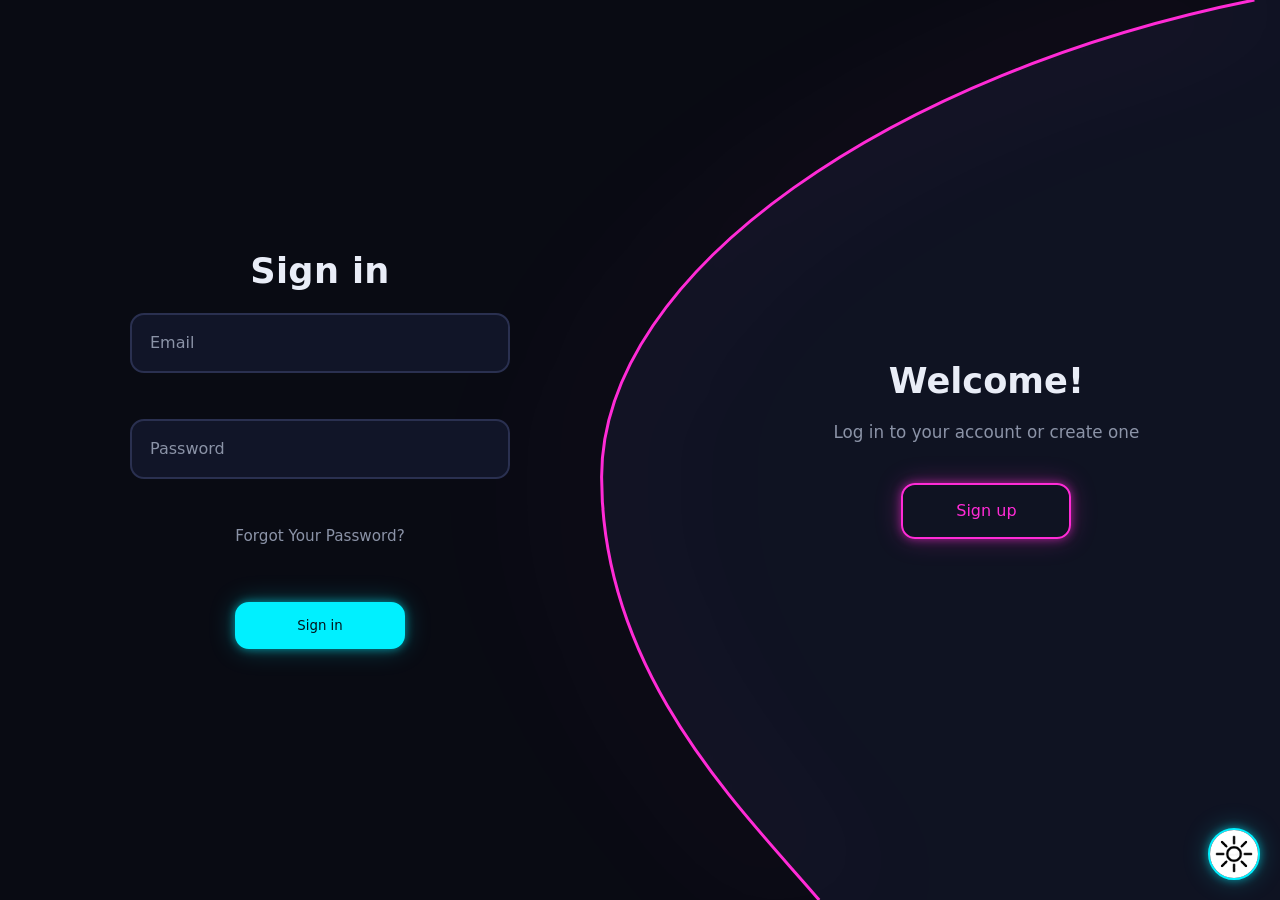
==== index.html @ 60f4624e "discard changes" ====
<!DOCTYPE html>
<html lang="en" data-theme="dark">
<head>
<meta charset="UTF-8">
<meta name="viewport" content="width=device-width, initial-scale=1">
<title>Sign in</title>
<script>
  // Apply saved theme before first paint (no flash)
  try { document.documentElement.dataset.theme = localStorage.getItem('sf_theme') === 'light' ? 'light' : 'dark'; } catch (e) {}
</script>
<style>
/* ---------- Theme tokens ---------- */
:root,
[data-theme="dark"] {
  --bg: #090b13;
  --panel: #0f1322;
  --text: #e9edf7;
  --muted: #8b93a7;
  --field: #111528;
  --field-border: #2a3050;
  --cyan: #00f0ff;
  --pink: #ff2bd6;
  --on-neon: #03131a;
  --glow-cyan: 0 0 10px rgba(0, 240, 255, .55), 0 0 26px rgba(0, 240, 255, .25);
  --glow-pink: 0 0 10px rgba(255, 43, 214, .55), 0 0 26px rgba(255, 43, 214, .25);
  --error: #ff6b86;
}

[data-theme="light"] {
  --bg: #f4f6fc;
  --panel: #e4e8f6;
  --text: #11141f;
  --muted: #566078;
  --field: #ffffff;
  --field-border: #b9c1da;
  --cyan: #00c8e6;
  --pink: #e01bbd;
  --on-neon: #04121a;
  --glow-cyan: 0 0 8px rgba(0, 200, 230, .45), 0 0 20px rgba(0, 200, 230, .18);
  --glow-pink: 0 0 8px rgba(224, 27, 189, .4), 0 0 20px rgba(224, 27, 189, .15);
  --error: #d6284a;
}

/* ---------- Base ---------- */
*, *::before, *::after { box-sizing: border-box; }
html, body { margin: 0; min-height: 100%; }
body {
  background: var(--bg);
  color: var(--text);
  font-family: "Segoe UI", system-ui, -apple-system, Roboto, Arial, sans-serif;
  line-height: 1.5;
  transition: background .3s ease, color .3s ease;
}
h1, h2 { margin: 0; line-height: 1.15; }
.sr-only {
  position: absolute; width: 1px; height: 1px; margin: -1px; padding: 0;
  overflow: hidden; clip: rect(0 0 0 0); white-space: nowrap; border: 0;
}
:focus-visible { outline: 3px solid var(--cyan); outline-offset: 3px; }

/* ---------- Sign in layout ---------- */
.auth {
  position: relative;
  min-height: 100vh;
  display: grid;
  grid-template-columns: 1fr 1fr;
  overflow: hidden;
}
.curve {
  position: absolute; inset: 0;
  width: 100%; height: 100%;
  z-index: 0; pointer-events: none;
}
.curve__fill { fill: var(--panel); transition: fill .3s ease; }
.curve__line {
  fill: none;
  stroke: var(--pink);
  stroke-width: 3;
  vector-effect: non-scaling-stroke;
  filter: drop-shadow(0 0 6px var(--pink));
}
.auth__left, .auth__right {
  position: relative; z-index: 1;
  display: flex; align-items: center; justify-content: center;
  padding: 48px 24px;
}
.auth__right { padding-left: 12%; }

.form {
  width: min(380px, 100%);
  display: flex; flex-direction: column; align-items: center; gap: 22px;
}
.form h1 { font-size: 2.2rem; font-weight: 700; letter-spacing: .01em; }
.field { width: 100%; }
.input {
  width: 100%;
  padding: 16px 18px;
  font: inherit;
  color: var(--text);
  background: var(--field);
  border: 2px solid var(--field-border);
  border-radius: 14px;
  transition: transform .25s ease, border-color .25s ease, box-shadow .25s ease, background .3s ease;
}
.input::placeholder { color: var(--muted); }
.input:hover { transform: scale(1.03); }
.input:focus { outline: none; border-color: var(--cyan); box-shadow: var(--glow-cyan); }
.input[aria-invalid="true"] { border-color: var(--error); }

.error { min-height: 1.3em; margin: 6px 4px 0; font-size: .85rem; color: var(--error); }

.forgot { color: var(--muted); font-size: .95rem; text-decoration: none; transition: color .2s ease; }
.forgot:hover { color: var(--cyan); text-decoration: underline; }

.message { min-height: 1.3em; margin: -8px 0 0; font-size: .9rem; text-align: center; color: var(--error); }
.message.is-info { color: var(--cyan); }

.welcome {
  width: min(340px, 100%);
  display: flex; flex-direction: column; align-items: center; gap: 18px;
  text-align: center;
}
.welcome h2 { font-size: 2.2rem; }
.welcome p { margin: 0 0 20px; color: var(--muted); font-size: 1.05rem; }

/* ---------- Buttons ---------- */
.btn {
  display: inline-flex; align-items: center; justify-content: center;
  min-width: 170px;
  padding: 14px 34px;
  font: 600 1.05rem/1 inherit;
  font-family: inherit;
  text-decoration: none;
  cursor: pointer;
  border-radius: 14px;
  border: 2px solid transparent;
  transition: transform .25s ease, box-shadow .25s ease, background .25s ease, color .25s ease;
}
.btn:hover { transform: scale(1.07); }
.btn:active { transform: scale(1.02); }
.btn:disabled { opacity: .6; cursor: wait; transform: none; }

.btn--primary {
  background: var(--cyan); border-color: var(--cyan);
  color: var(--on-neon); box-shadow: var(--glow-cyan);
}
.btn--alt {
  background: transparent; border-color: var(--pink);
  color: var(--pink); box-shadow: var(--glow-pink);
}
.btn--alt:hover { background: var(--pink); color: #fff; }

/* ---------- Theme toggle ---------- */
.theme-toggle {
  position: fixed; right: 20px; bottom: 20px; z-index: 10;
  width: 52px; height: 52px; padding: 0;
  border-radius: 50%;
  border: 2px solid var(--cyan);
  background: var(--field);
  overflow: hidden; cursor: pointer;
  box-shadow: var(--glow-cyan);
  transition: transform .25s ease;
}
.theme-toggle:hover { transform: scale(1.1); }
.theme-toggle img { display: block; width: 100%; height: 100%; object-fit: cover; }

/* ---------- Mobile ---------- */
@media (max-width: 800px) {
  .auth { grid-template-columns: 1fr; }
  .curve { display: none; }
  .auth__left { padding-bottom: 32px; }
  .auth__right {
    padding: 40px 24px 96px;
    background: var(--panel);
    border-top: 3px solid var(--pink);
    border-radius: 48px 48px 0 0;
    box-shadow: 0 -6px 24px -10px var(--pink);
  }
}
@media (prefers-reduced-motion: reduce) {
  * { transition: none !important; }
}
</style>
</head>
<body data-page="signin" data-auth="guest">

  <main class="auth">
    <!-- Curved divider (matches the wireframe) -->
    <svg class="curve" viewBox="0 0 100 100" preserveAspectRatio="none" aria-hidden="true">
      <path class="curve__fill" d="M98,0 C70,8 47,30 47,53 C47,75 58,90 64,100 L100,100 L100,0 Z"/>
      <path class="curve__line" d="M98,0 C70,8 47,30 47,53 C47,75 58,90 64,100"/>
    </svg>

    <section class="auth__left">
      <form id="signin-form" class="form" novalidate>
        <h1>Sign in</h1>

        <div class="field">
          <label for="email" class="sr-only">Email</label>
          <input class="input" type="email" id="email" name="email" placeholder="Email" autocomplete="email" required>
          <p class="error" id="email-error" role="alert"></p>
        </div>

        <div class="field">
          <label for="password" class="sr-only">Password</label>
          <input class="input" type="password" id="password" name="password" placeholder="Password" autocomplete="current-password" required>
          <p class="error" id="password-error" role="alert"></p>
        </div>

        <a href="#" id="forgot-link" class="forgot">Forgot Your Password?</a>

        <p class="message" id="form-message" role="status" aria-live="polite"></p>

        <button type="submit" class="btn btn--primary" id="signin-btn">Sign in</button>
      </form>
    </section>

    <section class="auth__right">
      <div class="welcome">
        <h2>Welcome!</h2>
        <p>Log in to your account or create one</p>
        <a href="signup.html" class="btn btn--alt">Sign up</a>
      </div>
    </section>
  </main>

  <button type="button" class="theme-toggle" id="theme-toggle">
    <img id="theme-toggle-img" src="Sun.jpeg" alt="">
  </button>

<script>
'use strict';

/* =====================================================================
   Storage: localStorage (works without a server).
     sf_users   -> array of accounts { id, name, email, salt, hash, createdAt }
     sf_session -> currently logged-in user { id, email, name }
     sf_theme   -> "dark" | "light"
   ===================================================================== */
const SF = (() => {
  const KEYS = { users: 'sf_users', session: 'sf_session', theme: 'sf_theme' };
  const EMAIL_RE = /^[^\s@]+@[^\s@]+\.[^\s@]{2,}$/;
  const MIN_PASSWORD = 8;

  const read = (key, fallback) => {
    try { const raw = localStorage.getItem(key); return raw ? JSON.parse(raw) : fallback; }
    catch { return fallback; }
  };
  const write = (key, value) => {
    try { localStorage.setItem(key, JSON.stringify(value)); return true; }
    catch { return false; }
  };

  const toHex = (bytes) => Array.from(bytes, b => b.toString(16).padStart(2, '0')).join('');

  async function hashPassword(password, salt) {
    if (!(window.crypto && crypto.subtle)) {
      throw new Error('Secure context required. Open the site via localhost (e.g. VS Code Live Server).');
    }
    const enc = new TextEncoder();
    const key = await crypto.subtle.importKey('raw', enc.encode(password), 'PBKDF2', false, ['deriveBits']);
    const bits = await crypto.subtle.deriveBits(
      { name: 'PBKDF2', salt: enc.encode(salt), iterations: 100000, hash: 'SHA-256' }, key, 256);
    return toHex(new Uint8Array(bits));
  }

  const normalizeEmail = (email) => String(email || '').trim().toLowerCase();
  const isValidEmail = (email) => EMAIL_RE.test(normalizeEmail(email));

  const getUsers = () => read(KEYS.users, []);

  async function registerUser({ name = '', email, password }) {
    email = normalizeEmail(email);
    if (!isValidEmail(email)) return { ok: false, error: 'Enter a valid email address.' };
    if (String(password || '').length < MIN_PASSWORD) {
      return { ok: false, error: `Password must be at least ${MIN_PASSWORD} characters.` };
    }
    const users = getUsers();
    if (users.some(u => u.email === email)) return { ok: false, error: 'An account with this email already exists.' };

    try {
      const saltBytes = new Uint8Array(16);
      crypto.getRandomValues(saltBytes);
      const salt = toHex(saltBytes);
      const user = {
        id: 'u_' + Date.now().toString(36) + toHex(saltBytes.slice(0, 3)),
        name: String(name).trim(), email, salt,
        hash: await hashPassword(password, salt),
        createdAt: new Date().toISOString()
      };
      users.push(user);
      if (!write(KEYS.users, users)) return { ok: false, error: 'Could not save the account. Check that browser storage is enabled.' };
      return { ok: true, user: { id: user.id, email: user.email, name: user.name } };
    } catch (err) {
      return { ok: false, error: err.message };
    }
  }

  async function login(email, password) {
    email = normalizeEmail(email);
    const genericError = { ok: false, error: 'Incorrect email or password.' };
    const user = getUsers().find(u => u.email === email);
    if (!user) return genericError;
    try {
      const hash = await hashPassword(password, user.salt);
      if (hash !== user.hash) return genericError;
    } catch (err) {
      return { ok: false, error: err.message };
    }
    const session = { id: user.id, email: user.email, name: user.name };
    if (!write(KEYS.session, session)) return { ok: false, error: 'Could not start a session. Check that browser storage is enabled.' };
    return { ok: true, user: session };
  }

  function currentUser() {
    const s = read(KEYS.session, null);
    if (!s) return null;
    return getUsers().some(u => u.id === s.id) ? s : null;
  }

  function logout() {
    try { localStorage.removeItem(KEYS.session); } catch { /* ignore */ }
    location.replace('index.html');
  }

  const loadData = () => { const u = currentUser(); return u ? read('sf_data_' + u.id, {}) : {}; };
  const saveData = (data) => { const u = currentUser(); return u ? write('sf_data_' + u.id, data) : false; };

  function guard() {
    const mode = document.body.dataset.auth;
    const user = currentUser();
    if (mode === 'guest' && user) location.replace('home.html');
    if (mode === 'required' && !user) location.replace('index.html');
  }

  const ICONS = {
    dark:  { src: 'Sun.jpeg', alt: 'Sun',  label: 'Switch to light theme' },
    light: { src: 'dark.png', alt: 'Moon', label: 'Switch to dark theme' }
  };

  function applyTheme(theme) {
    document.documentElement.dataset.theme = theme;
    try { localStorage.setItem(KEYS.theme, theme); } catch { /* ignore */ }
    const btn = document.getElementById('theme-toggle');
    const img = document.getElementById('theme-toggle-img');
    if (!btn || !img) return;
    img.src = ICONS[theme].src;
    img.alt = ICONS[theme].alt;
    btn.setAttribute('aria-label', ICONS[theme].label);
    btn.title = ICONS[theme].label;
  }

  function initTheme() {
    applyTheme(document.documentElement.dataset.theme === 'light' ? 'light' : 'dark');
    const btn = document.getElementById('theme-toggle');
    if (btn) btn.addEventListener('click', () => {
      applyTheme(document.documentElement.dataset.theme === 'light' ? 'dark' : 'light');
    });
  }

  return { registerUser, login, logout, currentUser, loadData, saveData, guard, initTheme, isValidEmail, MIN_PASSWORD };
})();

function initSignin() {
  const form = document.getElementById('signin-form');
  if (!form) return;

  const email = document.getElementById('email');
  const password = document.getElementById('password');
  const emailErr = document.getElementById('email-error');
  const passErr = document.getElementById('password-error');
  const message = document.getElementById('form-message');
  const button = document.getElementById('signin-btn');

  const setMessage = (text, info = false) => {
    message.textContent = text;
    message.classList.toggle('is-info', info);
  };
  const setError = (input, target, text) => {
    target.textContent = text;
    input.setAttribute('aria-invalid', text ? 'true' : 'false');
  };

  // Shown after signup.html redirects here with ?registered=1
  if (new URLSearchParams(location.search).get('registered') === '1') {
    setMessage('Account created. Sign in to continue.', true);
  }

  email.addEventListener('input', () => { setError(email, emailErr, ''); setMessage(''); });
  password.addEventListener('input', () => { setError(password, passErr, ''); setMessage(''); });

  document.getElementById('forgot-link').addEventListener('click', (e) => {
    e.preventDefault();
    setMessage('Password recovery is coming soon.', true);
  });

  form.addEventListener('submit', async (e) => {
    e.preventDefault();
    setMessage('');

    let valid = true;
    if (!SF.isValidEmail(email.value)) { setError(email, emailErr, 'Enter a valid email address.'); valid = false; }
    if (!password.value) { setError(password, passErr, 'Enter your password.'); valid = false; }
    if (!valid) {
      (email.getAttribute('aria-invalid') === 'true' ? email : password).focus();
      return;
    }

    button.disabled = true;
    const result = await SF.login(email.value, password.value);
    if (result.ok) {
      location.replace('home.html');
    } else {
      setMessage(result.error);
      button.disabled = false;
    }
  });
}

/* ---------- start ---------- */
SF.guard();
SF.initTheme();
initSignin();
</script>
</body>
</html>
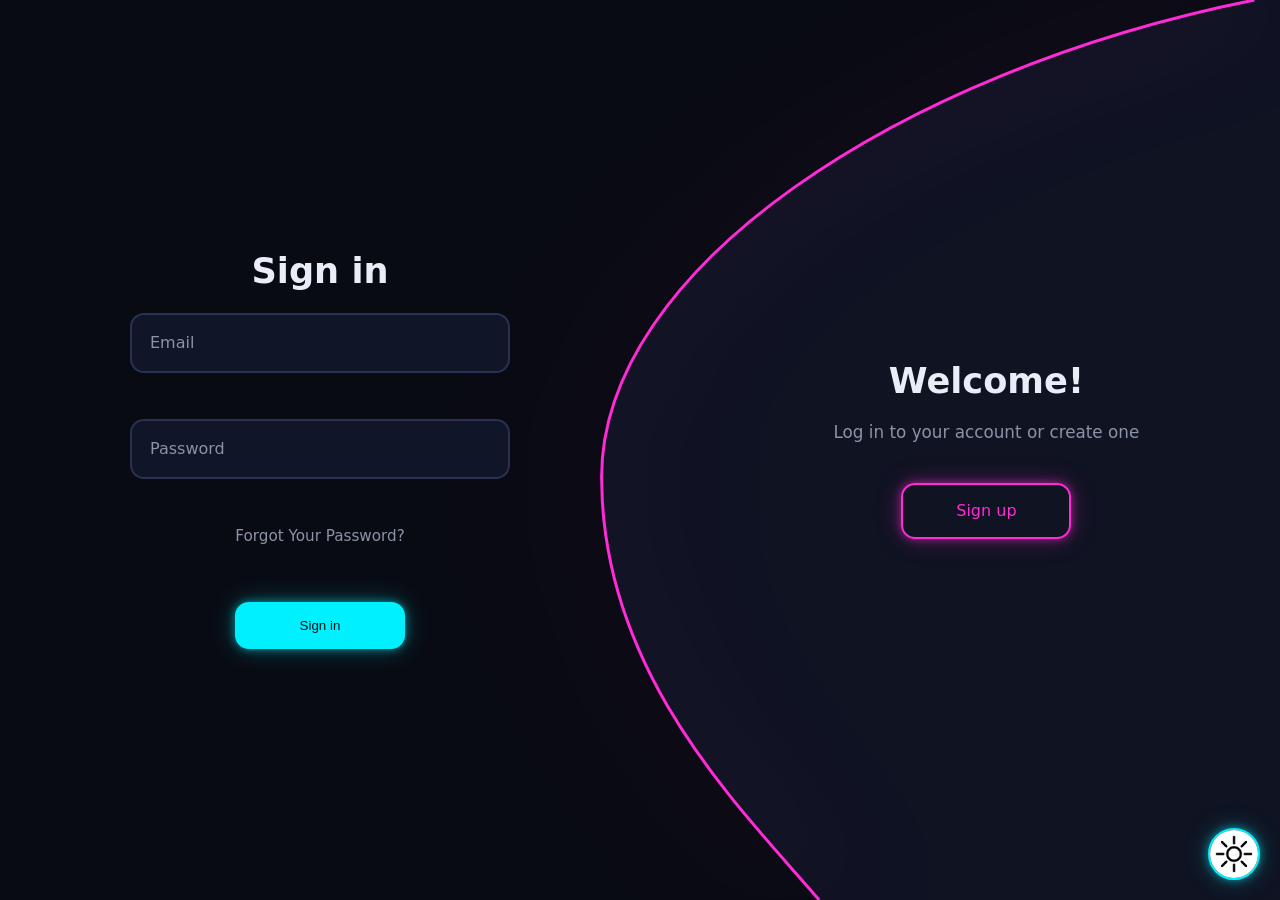
==== commit 14b50b16: "fix code" ====
--- a/index.html
+++ b/index.html
@@ -1,191 +1,19 @@
 <!DOCTYPE html>
-<html lang="en" data-theme="dark">
+<html lang="ru" data-theme="dark">
 <head>
-<meta charset="UTF-8">
-<meta name="viewport" content="width=device-width, initial-scale=1">
-<title>Sign in</title>
-<script>
-  // Apply saved theme before first paint (no flash)
-  try { document.documentElement.dataset.theme = localStorage.getItem('sf_theme') === 'light' ? 'light' : 'dark'; } catch (e) {}
-</script>
-<style>
-/* ---------- Theme tokens ---------- */
-:root,
-[data-theme="dark"] {
-  --bg: #090b13;
-  --panel: #0f1322;
-  --text: #e9edf7;
-  --muted: #8b93a7;
-  --field: #111528;
-  --field-border: #2a3050;
-  --cyan: #00f0ff;
-  --pink: #ff2bd6;
-  --on-neon: #03131a;
-  --glow-cyan: 0 0 10px rgba(0, 240, 255, .55), 0 0 26px rgba(0, 240, 255, .25);
-  --glow-pink: 0 0 10px rgba(255, 43, 214, .55), 0 0 26px rgba(255, 43, 214, .25);
-  --error: #ff6b86;
-}
-
-[data-theme="light"] {
-  --bg: #f4f6fc;
-  --panel: #e4e8f6;
-  --text: #11141f;
-  --muted: #566078;
-  --field: #ffffff;
-  --field-border: #b9c1da;
-  --cyan: #00c8e6;
-  --pink: #e01bbd;
-  --on-neon: #04121a;
-  --glow-cyan: 0 0 8px rgba(0, 200, 230, .45), 0 0 20px rgba(0, 200, 230, .18);
-  --glow-pink: 0 0 8px rgba(224, 27, 189, .4), 0 0 20px rgba(224, 27, 189, .15);
-  --error: #d6284a;
-}
-
-/* ---------- Base ---------- */
-*, *::before, *::after { box-sizing: border-box; }
-html, body { margin: 0; min-height: 100%; }
-body {
-  background: var(--bg);
-  color: var(--text);
-  font-family: "Segoe UI", system-ui, -apple-system, Roboto, Arial, sans-serif;
-  line-height: 1.5;
-  transition: background .3s ease, color .3s ease;
-}
-h1, h2 { margin: 0; line-height: 1.15; }
-.sr-only {
-  position: absolute; width: 1px; height: 1px; margin: -1px; padding: 0;
-  overflow: hidden; clip: rect(0 0 0 0); white-space: nowrap; border: 0;
-}
-:focus-visible { outline: 3px solid var(--cyan); outline-offset: 3px; }
-
-/* ---------- Sign in layout ---------- */
-.auth {
-  position: relative;
-  min-height: 100vh;
-  display: grid;
-  grid-template-columns: 1fr 1fr;
-  overflow: hidden;
-}
-.curve {
-  position: absolute; inset: 0;
-  width: 100%; height: 100%;
-  z-index: 0; pointer-events: none;
-}
-.curve__fill { fill: var(--panel); transition: fill .3s ease; }
-.curve__line {
-  fill: none;
-  stroke: var(--pink);
-  stroke-width: 3;
-  vector-effect: non-scaling-stroke;
-  filter: drop-shadow(0 0 6px var(--pink));
-}
-.auth__left, .auth__right {
-  position: relative; z-index: 1;
-  display: flex; align-items: center; justify-content: center;
-  padding: 48px 24px;
-}
-.auth__right { padding-left: 12%; }
-
-.form {
-  width: min(380px, 100%);
-  display: flex; flex-direction: column; align-items: center; gap: 22px;
-}
-.form h1 { font-size: 2.2rem; font-weight: 700; letter-spacing: .01em; }
-.field { width: 100%; }
-.input {
-  width: 100%;
-  padding: 16px 18px;
-  font: inherit;
-  color: var(--text);
-  background: var(--field);
-  border: 2px solid var(--field-border);
-  border-radius: 14px;
-  transition: transform .25s ease, border-color .25s ease, box-shadow .25s ease, background .3s ease;
-}
-.input::placeholder { color: var(--muted); }
-.input:hover { transform: scale(1.03); }
-.input:focus { outline: none; border-color: var(--cyan); box-shadow: var(--glow-cyan); }
-.input[aria-invalid="true"] { border-color: var(--error); }
-
-.error { min-height: 1.3em; margin: 6px 4px 0; font-size: .85rem; color: var(--error); }
-
-.forgot { color: var(--muted); font-size: .95rem; text-decoration: none; transition: color .2s ease; }
-.forgot:hover { color: var(--cyan); text-decoration: underline; }
-
-.message { min-height: 1.3em; margin: -8px 0 0; font-size: .9rem; text-align: center; color: var(--error); }
-.message.is-info { color: var(--cyan); }
-
-.welcome {
-  width: min(340px, 100%);
-  display: flex; flex-direction: column; align-items: center; gap: 18px;
-  text-align: center;
-}
-.welcome h2 { font-size: 2.2rem; }
-.welcome p { margin: 0 0 20px; color: var(--muted); font-size: 1.05rem; }
-
-/* ---------- Buttons ---------- */
-.btn {
-  display: inline-flex; align-items: center; justify-content: center;
-  min-width: 170px;
-  padding: 14px 34px;
-  font: 600 1.05rem/1 inherit;
-  font-family: inherit;
-  text-decoration: none;
-  cursor: pointer;
-  border-radius: 14px;
-  border: 2px solid transparent;
-  transition: transform .25s ease, box-shadow .25s ease, background .25s ease, color .25s ease;
-}
-.btn:hover { transform: scale(1.07); }
-.btn:active { transform: scale(1.02); }
-.btn:disabled { opacity: .6; cursor: wait; transform: none; }
-
-.btn--primary {
-  background: var(--cyan); border-color: var(--cyan);
-  color: var(--on-neon); box-shadow: var(--glow-cyan);
-}
-.btn--alt {
-  background: transparent; border-color: var(--pink);
-  color: var(--pink); box-shadow: var(--glow-pink);
-}
-.btn--alt:hover { background: var(--pink); color: #fff; }
-
-/* ---------- Theme toggle ---------- */
-.theme-toggle {
-  position: fixed; right: 20px; bottom: 20px; z-index: 10;
-  width: 52px; height: 52px; padding: 0;
-  border-radius: 50%;
-  border: 2px solid var(--cyan);
-  background: var(--field);
-  overflow: hidden; cursor: pointer;
-  box-shadow: var(--glow-cyan);
-  transition: transform .25s ease;
-}
-.theme-toggle:hover { transform: scale(1.1); }
-.theme-toggle img { display: block; width: 100%; height: 100%; object-fit: cover; }
-
-/* ---------- Mobile ---------- */
-@media (max-width: 800px) {
-  .auth { grid-template-columns: 1fr; }
-  .curve { display: none; }
-  .auth__left { padding-bottom: 32px; }
-  .auth__right {
-    padding: 40px 24px 96px;
-    background: var(--panel);
-    border-top: 3px solid var(--pink);
-    border-radius: 48px 48px 0 0;
-    box-shadow: 0 -6px 24px -10px var(--pink);
-  }
-}
-@media (prefers-reduced-motion: reduce) {
-  * { transition: none !important; }
-}
-</style>
+  <meta charset="UTF-8">
+  <meta name="viewport" content="width=device-width, initial-scale=1.0">
+  <title>Sign in — SportApp</title>
+  <link rel="stylesheet" href="style.css">
+  <script>
+    try { 
+      document.documentElement.dataset.theme = localStorage.getItem('sf_theme') === 'light' ? 'light' : 'dark'; 
+    } catch (e) {}
+  </script>
 </head>
 <body data-page="signin" data-auth="guest">
 
   <main class="auth">
-    <!-- Curved divider (matches the wireframe) -->
     <svg class="curve" viewBox="0 0 100 100" preserveAspectRatio="none" aria-hidden="true">
       <path class="curve__fill" d="M98,0 C70,8 47,30 47,53 C47,75 58,90 64,100 L100,100 L100,0 Z"/>
       <path class="curve__line" d="M98,0 C70,8 47,30 47,53 C47,75 58,90 64,100"/>
@@ -225,202 +53,9 @@
   </main>
 
   <button type="button" class="theme-toggle" id="theme-toggle">
-    <img id="theme-toggle-img" src="Sun.jpeg" alt="">
+    <img id="theme-toggle-img" src="Sun.jpeg" alt="Theme Toggle">
   </button>
 
-<script>
-'use strict';
-
-/* =====================================================================
-   Storage: localStorage (works without a server).
-     sf_users   -> array of accounts { id, name, email, salt, hash, createdAt }
-     sf_session -> currently logged-in user { id, email, name }
-     sf_theme   -> "dark" | "light"
-   ===================================================================== */
-const SF = (() => {
-  const KEYS = { users: 'sf_users', session: 'sf_session', theme: 'sf_theme' };
-  const EMAIL_RE = /^[^\s@]+@[^\s@]+\.[^\s@]{2,}$/;
-  const MIN_PASSWORD = 8;
-
-  const read = (key, fallback) => {
-    try { const raw = localStorage.getItem(key); return raw ? JSON.parse(raw) : fallback; }
-    catch { return fallback; }
-  };
-  const write = (key, value) => {
-    try { localStorage.setItem(key, JSON.stringify(value)); return true; }
-    catch { return false; }
-  };
-
-  const toHex = (bytes) => Array.from(bytes, b => b.toString(16).padStart(2, '0')).join('');
-
-  async function hashPassword(password, salt) {
-    if (!(window.crypto && crypto.subtle)) {
-      throw new Error('Secure context required. Open the site via localhost (e.g. VS Code Live Server).');
-    }
-    const enc = new TextEncoder();
-    const key = await crypto.subtle.importKey('raw', enc.encode(password), 'PBKDF2', false, ['deriveBits']);
-    const bits = await crypto.subtle.deriveBits(
-      { name: 'PBKDF2', salt: enc.encode(salt), iterations: 100000, hash: 'SHA-256' }, key, 256);
-    return toHex(new Uint8Array(bits));
-  }
-
-  const normalizeEmail = (email) => String(email || '').trim().toLowerCase();
-  const isValidEmail = (email) => EMAIL_RE.test(normalizeEmail(email));
-
-  const getUsers = () => read(KEYS.users, []);
-
-  async function registerUser({ name = '', email, password }) {
-    email = normalizeEmail(email);
-    if (!isValidEmail(email)) return { ok: false, error: 'Enter a valid email address.' };
-    if (String(password || '').length < MIN_PASSWORD) {
-      return { ok: false, error: `Password must be at least ${MIN_PASSWORD} characters.` };
-    }
-    const users = getUsers();
-    if (users.some(u => u.email === email)) return { ok: false, error: 'An account with this email already exists.' };
-
-    try {
-      const saltBytes = new Uint8Array(16);
-      crypto.getRandomValues(saltBytes);
-      const salt = toHex(saltBytes);
-      const user = {
-        id: 'u_' + Date.now().toString(36) + toHex(saltBytes.slice(0, 3)),
-        name: String(name).trim(), email, salt,
-        hash: await hashPassword(password, salt),
-        createdAt: new Date().toISOString()
-      };
-      users.push(user);
-      if (!write(KEYS.users, users)) return { ok: false, error: 'Could not save the account. Check that browser storage is enabled.' };
-      return { ok: true, user: { id: user.id, email: user.email, name: user.name } };
-    } catch (err) {
-      return { ok: false, error: err.message };
-    }
-  }
-
-  async function login(email, password) {
-    email = normalizeEmail(email);
-    const genericError = { ok: false, error: 'Incorrect email or password.' };
-    const user = getUsers().find(u => u.email === email);
-    if (!user) return genericError;
-    try {
-      const hash = await hashPassword(password, user.salt);
-      if (hash !== user.hash) return genericError;
-    } catch (err) {
-      return { ok: false, error: err.message };
-    }
-    const session = { id: user.id, email: user.email, name: user.name };
-    if (!write(KEYS.session, session)) return { ok: false, error: 'Could not start a session. Check that browser storage is enabled.' };
-    return { ok: true, user: session };
-  }
-
-  function currentUser() {
-    const s = read(KEYS.session, null);
-    if (!s) return null;
-    return getUsers().some(u => u.id === s.id) ? s : null;
-  }
-
-  function logout() {
-    try { localStorage.removeItem(KEYS.session); } catch { /* ignore */ }
-    location.replace('index.html');
-  }
-
-  const loadData = () => { const u = currentUser(); return u ? read('sf_data_' + u.id, {}) : {}; };
-  const saveData = (data) => { const u = currentUser(); return u ? write('sf_data_' + u.id, data) : false; };
-
-  function guard() {
-    const mode = document.body.dataset.auth;
-    const user = currentUser();
-    if (mode === 'guest' && user) location.replace('home.html');
-    if (mode === 'required' && !user) location.replace('index.html');
-  }
-
-  const ICONS = {
-    dark:  { src: 'Sun.jpeg', alt: 'Sun',  label: 'Switch to light theme' },
-    light: { src: 'dark.png', alt: 'Moon', label: 'Switch to dark theme' }
-  };
-
-  function applyTheme(theme) {
-    document.documentElement.dataset.theme = theme;
-    try { localStorage.setItem(KEYS.theme, theme); } catch { /* ignore */ }
-    const btn = document.getElementById('theme-toggle');
-    const img = document.getElementById('theme-toggle-img');
-    if (!btn || !img) return;
-    img.src = ICONS[theme].src;
-    img.alt = ICONS[theme].alt;
-    btn.setAttribute('aria-label', ICONS[theme].label);
-    btn.title = ICONS[theme].label;
-  }
-
-  function initTheme() {
-    applyTheme(document.documentElement.dataset.theme === 'light' ? 'light' : 'dark');
-    const btn = document.getElementById('theme-toggle');
-    if (btn) btn.addEventListener('click', () => {
-      applyTheme(document.documentElement.dataset.theme === 'light' ? 'dark' : 'light');
-    });
-  }
-
-  return { registerUser, login, logout, currentUser, loadData, saveData, guard, initTheme, isValidEmail, MIN_PASSWORD };
-})();
-
-function initSignin() {
-  const form = document.getElementById('signin-form');
-  if (!form) return;
-
-  const email = document.getElementById('email');
-  const password = document.getElementById('password');
-  const emailErr = document.getElementById('email-error');
-  const passErr = document.getElementById('password-error');
-  const message = document.getElementById('form-message');
-  const button = document.getElementById('signin-btn');
-
-  const setMessage = (text, info = false) => {
-    message.textContent = text;
-    message.classList.toggle('is-info', info);
-  };
-  const setError = (input, target, text) => {
-    target.textContent = text;
-    input.setAttribute('aria-invalid', text ? 'true' : 'false');
-  };
-
-  // Shown after signup.html redirects here with ?registered=1
-  if (new URLSearchParams(location.search).get('registered') === '1') {
-    setMessage('Account created. Sign in to continue.', true);
-  }
-
-  email.addEventListener('input', () => { setError(email, emailErr, ''); setMessage(''); });
-  password.addEventListener('input', () => { setError(password, passErr, ''); setMessage(''); });
-
-  document.getElementById('forgot-link').addEventListener('click', (e) => {
-    e.preventDefault();
-    setMessage('Password recovery is coming soon.', true);
-  });
-
-  form.addEventListener('submit', async (e) => {
-    e.preventDefault();
-    setMessage('');
-
-    let valid = true;
-    if (!SF.isValidEmail(email.value)) { setError(email, emailErr, 'Enter a valid email address.'); valid = false; }
-    if (!password.value) { setError(password, passErr, 'Enter your password.'); valid = false; }
-    if (!valid) {
-      (email.getAttribute('aria-invalid') === 'true' ? email : password).focus();
-      return;
-    }
-
-    button.disabled = true;
-    const result = await SF.login(email.value, password.value);
-    if (result.ok) {
-      location.replace('home.html');
-    } else {
-      setMessage(result.error);
-      button.disabled = false;
-    }
-  });
-}
-
-/* ---------- start ---------- */
-SF.guard();
-SF.initTheme();
-initSignin();
-</script>
+  <script src="script.js"></script>
 </body>
 </html>
--- a/style.css
+++ b/style.css
@@ -0,0 +1,183 @@
+/* ---------- Переменные тем ---------- */
+:root,
+[data-theme="dark"] {
+  --bg: #090b13;
+  --panel: #0f1322;
+  --text: #e9edf7;
+  --muted: #8b93a7;
+  --field: #111528;
+  --field-border: #2a3050;
+  --cyan: #00f0ff;
+  --pink: #ff2bd6;
+  --on-neon: #03131a;
+  --glow-cyan: 0 0 10px rgba(0, 240, 255, .55), 0 0 26px rgba(0, 240, 255, .25);
+  --glow-pink: 0 0 10px rgba(255, 43, 214, .55), 0 0 26px rgba(255, 43, 214, .25);
+  --error: #ff6b86;
+}
+
+[data-theme="light"] {
+  --bg: #f4f6fc;
+  --panel: #e4e8f6;
+  --text: #11141f;
+  --muted: #566078;
+  --field: #ffffff;
+  --field-border: #b9c1da;
+  --cyan: #00c8e6;
+  --pink: #e01bbd;
+  --on-neon: #04121a;
+  --glow-cyan: 0 0 8px rgba(0, 200, 230, .45), 0 0 20px rgba(0, 200, 230, .18);
+  --glow-pink: 0 0 8px rgba(224, 27, 189, .4), 0 0 20px rgba(224, 27, 189, .15);
+  --error: #d6284a;
+}
+
+/* ---------- Базовые стили ---------- */
+*, *::before, *::after { box-sizing: border-box; }
+html, body { margin: 0; min-height: 100%; }
+body {
+  background: var(--bg);
+  color: var(--text);
+  font-family: "Segoe UI", system-ui, -apple-system, Roboto, Arial, sans-serif;
+  line-height: 1.5;
+  transition: background .3s ease, color .3s ease;
+}
+h1, h2, h3 { margin: 0; line-height: 1.15; }
+.sr-only {
+  position: absolute; width: 1px; height: 1px; margin: -1px; padding: 0;
+  overflow: hidden; clip: rect(0 0 0 0); white-space: nowrap; border: 0;
+}
+
+/* ---------- Авторизация ---------- */
+.auth {
+  position: relative;
+  min-height: 100vh;
+  display: grid;
+  grid-template-columns: 1fr 1fr;
+  overflow: hidden;
+}
+.curve {
+  position: absolute; inset: 0;
+  width: 100%; height: 100%;
+  z-index: 0; pointer-events: none;
+}
+.curve__fill { fill: var(--panel); transition: fill .3s ease; }
+.curve__line {
+  fill: none;
+  stroke: var(--pink);
+  stroke-width: 3;
+  vector-effect: non-scaling-stroke;
+  filter: drop-shadow(0 0 6px var(--pink));
+}
+.auth__left, .auth__right {
+  position: relative; z-index: 1;
+  display: flex; align-items: center; justify-content: center;
+  padding: 48px 24px;
+}
+.auth__right { padding-left: 12%; }
+
+.form {
+  width: min(380px, 100%);
+  display: flex; flex-direction: column; align-items: center; gap: 22px;
+}
+.form h1 { font-size: 2.2rem; font-weight: 700; }
+.field { width: 100%; }
+.input {
+  width: 100%;
+  padding: 16px 18px;
+  font: inherit;
+  color: var(--text);
+  background: var(--field);
+  border: 2px solid var(--field-border);
+  border-radius: 14px;
+  transition: transform .25s ease, border-color .25s ease, box-shadow .25s ease;
+}
+.input::placeholder { color: var(--muted); }
+.input:hover { transform: scale(1.03); }
+.input:focus { outline: none; border-color: var(--cyan); box-shadow: var(--glow-cyan); }
+
+.error { min-height: 1.3em; margin: 6px 4px 0; font-size: .85rem; color: var(--error); }
+.forgot { color: var(--muted); font-size: .95rem; text-decoration: none; }
+.forgot:hover { color: var(--cyan); text-decoration: underline; }
+.message { min-height: 1.3em; margin: -8px 0 0; font-size: .9rem; text-align: center; color: var(--error); }
+.message.is-info { color: var(--cyan); }
+
+.welcome {
+  width: min(340px, 100%);
+  display: flex; flex-direction: column; align-items: center; gap: 18px;
+  text-align: center;
+}
+.welcome h2 { font-size: 2.2rem; }
+.welcome p { margin: 0 0 20px; color: var(--muted); font-size: 1.05rem; }
+
+/* ---------- Кнопки ---------- */
+.btn {
+  display: inline-flex; align-items: center; justify-content: center;
+  min-width: 170px;
+  padding: 14px 34px;
+  font: 600 1.05rem/1 inherit;
+  text-decoration: none;
+  cursor: pointer;
+  border-radius: 14px;
+  border: 2px solid transparent;
+  transition: transform .25s ease, box-shadow .25s ease, background .25s ease, color .25s ease;
+}
+.btn:hover { transform: scale(1.07); }
+.btn:active { transform: scale(1.02); }
+
+.btn--primary {
+  background: var(--cyan); border-color: var(--cyan);
+  color: var(--on-neon); box-shadow: var(--glow-cyan);
+}
+.btn--alt {
+  background: transparent; border-color: var(--pink);
+  color: var(--pink); box-shadow: var(--glow-pink);
+}
+.btn--alt:hover { background: var(--pink); color: #fff; }
+
+/* ---------- Переключатель темы ---------- */
+.theme-toggle {
+  position: fixed; right: 20px; bottom: 20px; z-index: 10;
+  width: 52px; height: 52px; padding: 0;
+  border-radius: 50%;
+  border: 2px solid var(--cyan);
+  background: var(--field);
+  overflow: hidden; cursor: pointer;
+  box-shadow: var(--glow-cyan);
+  transition: transform .25s ease;
+}
+.theme-toggle:hover { transform: scale(1.1); }
+.theme-toggle img { display: block; width: 100%; height: 100%; object-fit: cover; }
+
+/* ---------- Стили Главной страницы (Home) ---------- */
+.app-layout { padding: 32px 24px; max-width: 1100px; margin: 0 auto; }
+.header { display: flex; justify-content: space-between; align-items: center; margin-bottom: 40px; }
+.user-info { display: flex; align-items: center; gap: 16px; font-weight: 600; }
+.welcome-banner { margin-bottom: 32px; }
+.welcome-banner p { color: var(--muted); }
+
+.sports-grid {
+  display: grid;
+  grid-template-columns: repeat(auto-fit, minmax(220px, 1fr));
+  gap: 20px;
+}
+.sport-card {
+  background: var(--panel);
+  border: 2px solid var(--field-border);
+  border-radius: 16px;
+  padding: 24px;
+  transition: transform .25s ease, border-color .25s ease;
+}
+.sport-card:hover { transform: translateY(-5px); border-color: var(--cyan); }
+.sport-card h3 { margin-bottom: 12px; color: var(--cyan); }
+.sport-card p { color: var(--muted); font-size: .95rem; margin: 0; }
+
+@media (max-width: 800px) {
+  .auth { grid-template-columns: 1fr; }
+  .curve { display: none; }
+  .auth__left { padding-bottom: 32px; }
+  .auth__right {
+    padding: 40px 24px 96px;
+    background: var(--panel);
+    border-top: 3px solid var(--pink);
+    border-radius: 48px 48px 0 0;
+  }
+}
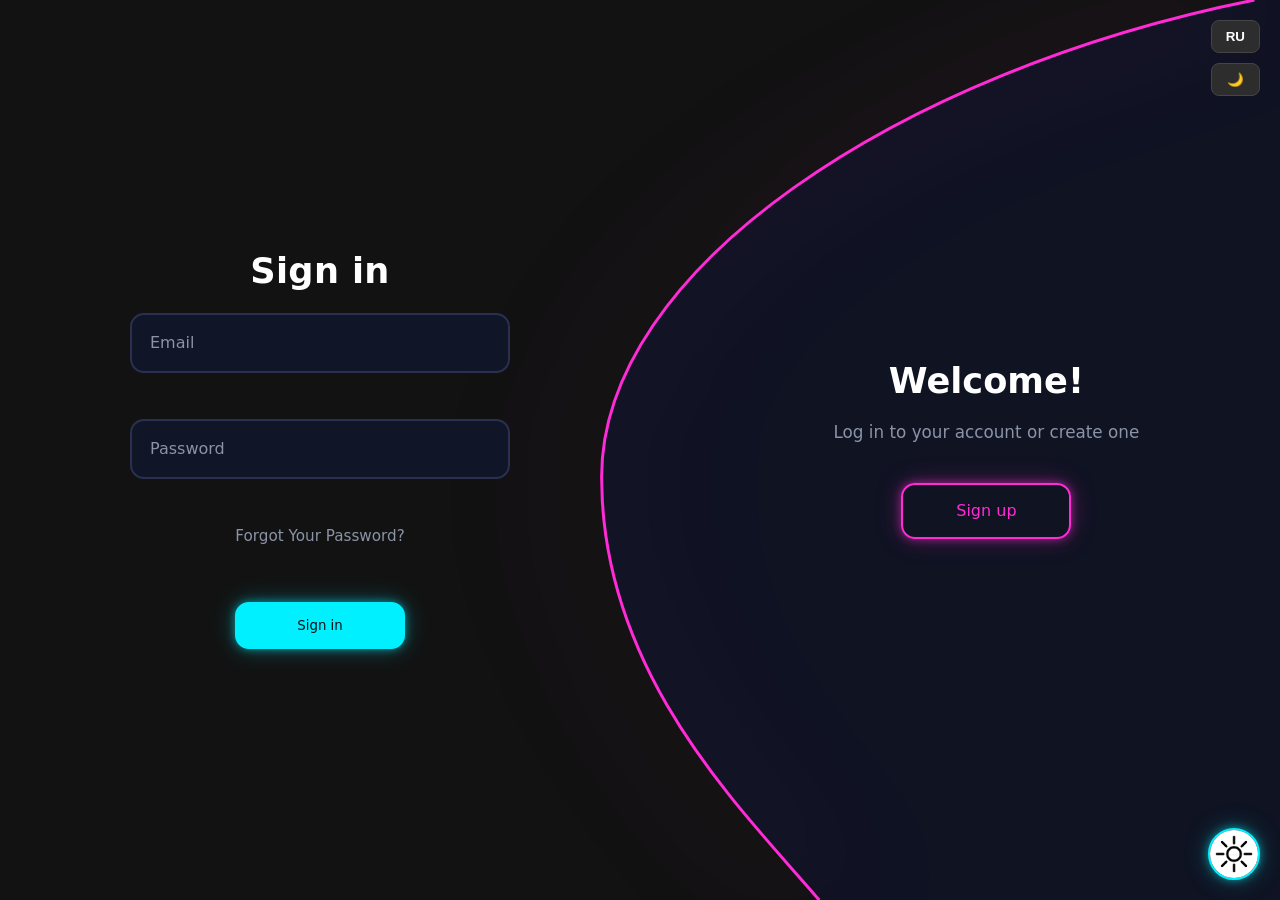
==== commit e7243367: "try" ====
--- a/index.html
+++ b/index.html
@@ -57,5 +57,57 @@
   </button>
 
   <script src="script.js"></script>
+
+  <div class="controls-container">
+  <!-- Кнопка переключения языка -->
+  <button id="lang-toggle" class="control-btn">RU</button>
+  
+  <!-- Кнопка переключения темы -->
+  <button id="theme-toggle" class="control-btn">🌙</button>
+  <script>
+  // Словать перевода элементов сайта
+  const translations = {
+    ru: {
+      title: "Приветствуем!",
+      description: "Это пример текста, который меняет язык и цвет.",
+      // Добавьте сюда ключи и тексты вашего сайта
+    },
+    en: {
+      title: "Welcome!",
+      description: "This is a sample text that changes language and color.",
+    }
+  };
+
+  let currentLang = 'ru';
+  const langToggleBtn = document.getElementById('lang-toggle');
+  const themeToggleBtn = document.getElementById('theme-toggle');
+
+  // Функция переключения языка
+  langToggleBtn.addEventListener('click', () => {
+    currentLang = currentLang === 'ru' ? 'en' : 'ru';
+    langToggleBtn.textContent = currentLang.toUpperCase();
+    
+    // Обновление текстов на странице с атрибутом data-i18n
+    document.querySelectorAll('[data-i18n]').forEach(el => {
+      const key = el.getAttribute('data-i18n');
+      if (translations[currentLang][key]) {
+        el.textContent = translations[currentLang][key];
+      }
+    });
+  });
+
+  // Функция переключения темы
+  themeToggleBtn.addEventListener('click', () => {
+    const isDark = document.body.getAttribute('data-theme') === 'dark';
+    if (isDark) {
+      document.body.removeAttribute('data-theme');
+      themeToggleBtn.textContent = '🌙';
+    } else {
+      document.body.setAttribute('data-theme', 'dark');
+      themeToggleBtn.textContent = '☀️';
+    }
+  });
+</script>
+</div>
 </body>
 </html>
--- a/style.css
+++ b/style.css
@@ -1,4 +1,4 @@
-/* ---------- Переменные тем ---------- */
+/* ---------- Theme tokens ---------- */
 :root,
 [data-theme="dark"] {
   --bg: #090b13;
@@ -30,9 +30,11 @@
   --error: #d6284a;
 }
 
-/* ---------- Базовые стили ---------- */
+/* ---------- Base ---------- */
 *, *::before, *::after { box-sizing: border-box; }
+
 html, body { margin: 0; min-height: 100%; }
+
 body {
   background: var(--bg);
   color: var(--text);
@@ -40,13 +42,17 @@
   line-height: 1.5;
   transition: background .3s ease, color .3s ease;
 }
-h1, h2, h3 { margin: 0; line-height: 1.15; }
+
+h1, h2 { margin: 0; line-height: 1.15; }
+
 .sr-only {
   position: absolute; width: 1px; height: 1px; margin: -1px; padding: 0;
   overflow: hidden; clip: rect(0 0 0 0); white-space: nowrap; border: 0;
 }
 
-/* ---------- Авторизация ---------- */
+:focus-visible { outline: 3px solid var(--cyan); outline-offset: 3px; }
+
+/* ---------- Sign in layout ---------- */
 .auth {
   position: relative;
   min-height: 100vh;
@@ -54,6 +60,7 @@
   grid-template-columns: 1fr 1fr;
   overflow: hidden;
 }
+
 .curve {
   position: absolute; inset: 0;
   width: 100%; height: 100%;
@@ -67,6 +74,7 @@
   vector-effect: non-scaling-stroke;
   filter: drop-shadow(0 0 6px var(--pink));
 }
+
 .auth__left, .auth__right {
   position: relative; z-index: 1;
   display: flex; align-items: center; justify-content: center;
@@ -78,8 +86,10 @@
   width: min(380px, 100%);
   display: flex; flex-direction: column; align-items: center; gap: 22px;
 }
-.form h1 { font-size: 2.2rem; font-weight: 700; }
+.form h1 { font-size: 2.2rem; font-weight: 700; letter-spacing: .01em; }
+
 .field { width: 100%; }
+
 .input {
   width: 100%;
   padding: 16px 18px;
@@ -88,15 +98,18 @@
   background: var(--field);
   border: 2px solid var(--field-border);
   border-radius: 14px;
-  transition: transform .25s ease, border-color .25s ease, box-shadow .25s ease;
+  transition: transform .25s ease, border-color .25s ease, box-shadow .25s ease, background .3s ease;
 }
 .input::placeholder { color: var(--muted); }
 .input:hover { transform: scale(1.03); }
 .input:focus { outline: none; border-color: var(--cyan); box-shadow: var(--glow-cyan); }
+.input[aria-invalid="true"] { border-color: var(--error); }
 
 .error { min-height: 1.3em; margin: 6px 4px 0; font-size: .85rem; color: var(--error); }
-.forgot { color: var(--muted); font-size: .95rem; text-decoration: none; }
+
+.forgot { color: var(--muted); font-size: .95rem; text-decoration: none; transition: color .2s ease; }
 .forgot:hover { color: var(--cyan); text-decoration: underline; }
+
 .message { min-height: 1.3em; margin: -8px 0 0; font-size: .9rem; text-align: center; color: var(--error); }
 .message.is-info { color: var(--cyan); }
 
@@ -108,12 +121,13 @@
 .welcome h2 { font-size: 2.2rem; }
 .welcome p { margin: 0 0 20px; color: var(--muted); font-size: 1.05rem; }
 
-/* ---------- Кнопки ---------- */
+/* ---------- Buttons ---------- */
 .btn {
   display: inline-flex; align-items: center; justify-content: center;
   min-width: 170px;
   padding: 14px 34px;
   font: 600 1.05rem/1 inherit;
+  font-family: inherit;
   text-decoration: none;
   cursor: pointer;
   border-radius: 14px;
@@ -122,18 +136,22 @@
 }
 .btn:hover { transform: scale(1.07); }
 .btn:active { transform: scale(1.02); }
+.btn:disabled { opacity: .6; cursor: wait; transform: none; }
 
 .btn--primary {
   background: var(--cyan); border-color: var(--cyan);
   color: var(--on-neon); box-shadow: var(--glow-cyan);
 }
+
 .btn--alt {
   background: transparent; border-color: var(--pink);
   color: var(--pink); box-shadow: var(--glow-pink);
 }
 .btn--alt:hover { background: var(--pink); color: #fff; }
 
-/* ---------- Переключатель темы ---------- */
+.btn--wide { width: 100%; }
+
+/* ---------- Theme toggle ---------- */
 .theme-toggle {
   position: fixed; right: 20px; bottom: 20px; z-index: 10;
   width: 52px; height: 52px; padding: 0;
@@ -147,29 +165,7 @@
 .theme-toggle:hover { transform: scale(1.1); }
 .theme-toggle img { display: block; width: 100%; height: 100%; object-fit: cover; }
 
-/* ---------- Стили Главной страницы (Home) ---------- */
-.app-layout { padding: 32px 24px; max-width: 1100px; margin: 0 auto; }
-.header { display: flex; justify-content: space-between; align-items: center; margin-bottom: 40px; }
-.user-info { display: flex; align-items: center; gap: 16px; font-weight: 600; }
-.welcome-banner { margin-bottom: 32px; }
-.welcome-banner p { color: var(--muted); }
-
-.sports-grid {
-  display: grid;
-  grid-template-columns: repeat(auto-fit, minmax(220px, 1fr));
-  gap: 20px;
-}
-.sport-card {
-  background: var(--panel);
-  border: 2px solid var(--field-border);
-  border-radius: 16px;
-  padding: 24px;
-  transition: transform .25s ease, border-color .25s ease;
-}
-.sport-card:hover { transform: translateY(-5px); border-color: var(--cyan); }
-.sport-card h3 { margin-bottom: 12px; color: var(--cyan); }
-.sport-card p { color: var(--muted); font-size: .95rem; margin: 0; }
-
+/* ---------- Mobile ---------- */
 @media (max-width: 800px) {
   .auth { grid-template-columns: 1fr; }
   .curve { display: none; }
@@ -179,5 +175,614 @@
     background: var(--panel);
     border-top: 3px solid var(--pink);
     border-radius: 48px 48px 0 0;
+    box-shadow: 0 -6px 24px -10px var(--pink);
   }
+}
+
+@media (prefers-reduced-motion: reduce) {
+  * { transition: none !important; }
+}
+
+/* =====================================================================
+   home.html — dashboard
+   ===================================================================== */
+.dash-shell { display: flex; min-height: 100vh; }
+
+/* ---------- sidebar ---------- */
+.sidebar {
+  width: 240px; flex-shrink: 0;
+  padding: 28px 18px;
+  background: var(--panel);
+  border-right: 1px solid var(--field-border);
+}
+.sidebar__label {
+  font-size: .75rem; letter-spacing: .12em; color: var(--muted);
+  margin: 0 0 14px 10px; text-transform: uppercase;
+}
+.sidebar__nav { list-style: none; margin: 0; padding: 0; display: flex; flex-direction: column; gap: 4px; }
+.sidebar__link {
+  display: flex; align-items: center; gap: 12px;
+  padding: 12px 14px;
+  border-radius: 14px;
+  color: var(--muted);
+  text-decoration: none;
+  font-weight: 600;
+  transition: transform .2s ease, background .2s ease, color .2s ease;
+}
+.sidebar__link .icon { font-size: 1.15rem; line-height: 1; width: 1.3em; text-align: center; }
+.sidebar__link .icon-img { width: 22px; height: 22px; object-fit: contain; flex-shrink: 0; }
+.sidebar__link:hover { transform: scale(1.04); color: var(--text); background: rgba(255,255,255,.04); }
+.sidebar__link.is-active { color: var(--text); background: rgba(0, 240, 255, .08); box-shadow: inset 0 0 0 1px rgba(0, 240, 255, .25); }
+.sidebar__link.is-active .icon { color: var(--cyan); }
+
+/* ---------- main column ---------- */
+.dash-main { flex: 1; min-width: 0; padding: 28px 32px 64px; }
+
+.topbar {
+  display: flex; align-items: center; justify-content: space-between;
+  gap: 20px;
+  padding: 20px 26px;
+  background: var(--panel);
+  border: 1px solid var(--field-border);
+  border-radius: 20px;
+  margin-bottom: 24px;
+}
+.topbar__profile { display: flex; align-items: center; gap: 16px; }
+.avatar {
+  width: 52px; height: 52px; border-radius: 50%;
+  display: flex; align-items: center; justify-content: center;
+  background: var(--field); border: 2px solid var(--cyan);
+  font-weight: 700; color: var(--cyan);
+}
+.topbar__name { font-weight: 700; font-size: 1.15rem; }
+.topbar__level { color: var(--cyan); font-weight: 600; font-size: .95rem; }
+.topbar__actions { display: flex; align-items: center; gap: 12px; }
+
+.hamburger-btn { display: none; background: none; border: 1px solid var(--field-border); color: var(--text); font-size: 1.2rem; line-height: 1; cursor: pointer; padding: 8px 12px; border-radius: 10px; margin-right: 4px; }
+.hamburger-btn:hover { border-color: var(--cyan); }
+.sidebar-backdrop { display: none; position: fixed; inset: 0; background: rgba(0,0,0,.55); z-index: 15; }
+.sidebar-backdrop.is-visible { display: block; }
+
+.btn--small { min-width: 0; padding: 10px 20px; font-size: .9rem; }
+
+/* ---------- grid ---------- */
+.dash-grid {
+  display: grid;
+  grid-template-columns: 2fr 1fr;
+  gap: 24px;
+  align-items: start;
+}
+.panel {
+  background: var(--panel);
+  border: 1px solid var(--field-border);
+  border-radius: 20px;
+  padding: 24px 26px;
+}
+.panel + .panel { margin-top: 24px; }
+.span-all { grid-column: 1 / -1; }
+
+/* ---------- progress card ---------- */
+.progress-card__head {
+  display: flex; align-items: flex-start; justify-content: space-between;
+  flex-wrap: wrap; gap: 16px; margin-bottom: 18px;
+}
+.progress-card__head h2 { font-size: 1.6rem; margin-top: 4px; }
+.progress-card__controls { display: flex; gap: 10px; }
+.select {
+  padding: 10px 16px;
+  border-radius: 12px;
+  border: 2px solid var(--field-border);
+  background: var(--field);
+  color: var(--text);
+  font: inherit; font-weight: 600;
+  cursor: pointer;
+  transition: transform .2s ease, border-color .2s ease;
+}
+.select:hover { transform: scale(1.04); border-color: var(--cyan); }
+.progress-card__chart { height: 280px; }
+
+.range-nav { display: flex; align-items: center; gap: 12px; margin-bottom: 6px; }
+.icon-btn {
+  width: 36px; height: 36px; border-radius: 50%;
+  border: 1px solid var(--field-border);
+  background: var(--field); color: var(--text);
+  cursor: pointer; font-size: 1rem;
+  display: flex; align-items: center; justify-content: center;
+  transition: transform .2s ease, border-color .2s ease;
+}
+.icon-btn:hover:not(:disabled) { transform: scale(1.12); border-color: var(--cyan); }
+.icon-btn:disabled { opacity: .35; cursor: default; }
+.range-nav__label { font-weight: 700; }
+
+/* ---------- top-right column: stats + records ---------- */
+.stats-col { display: flex; flex-direction: column; gap: 20px; }
+.stats-grid { display: grid; grid-template-columns: 1fr 1fr; gap: 16px; }
+.stat-card {
+  background: var(--panel); border: 1px solid var(--field-border);
+  border-radius: 18px; padding: 18px 20px;
+  transition: transform .2s ease;
+}
+.stat-card:hover { transform: translateY(-2px); }
+.stat-card__head { display: flex; align-items: center; justify-content: space-between; margin-bottom: 10px; }
+.stat-card__head span:first-child { font-size: .72rem; letter-spacing: .08em; color: var(--muted); text-transform: uppercase; }
+.stat-card__icon {
+  width: 30px; height: 30px; border-radius: 50%;
+  display: flex; align-items: center; justify-content: center;
+  background: rgba(0, 240, 255, .12); font-size: .95rem;
+}
+.stat-card__value { font-size: 1.8rem; font-weight: 800; }
+.stat-card__unit { font-size: 1rem; font-weight: 600; color: var(--muted); margin-left: 4px; }
+.stat-card__sub { color: var(--muted); font-size: .82rem; margin-top: 4px; }
+
+.records-card, .side-card { }
+.records-card h3, .side-card h3 { margin: 0 0 14px; font-size: 1.15rem; }
+.records-list { list-style: none; margin: 0; padding: 0; display: flex; flex-direction: column; gap: 10px; }
+.records-item {
+  display: flex; align-items: center; justify-content: space-between;
+  padding: 10px 14px; border-radius: 12px; background: var(--field);
+}
+.records-item__value { color: var(--cyan); font-weight: 700; }
+.records-empty, .empty-note {
+  border: 1.5px dashed var(--field-border); border-radius: 14px;
+  padding: 18px; color: var(--muted); text-align: center; font-weight: 600;
+}
+
+.favourite-value { text-align: center; padding: 18px 0; font-size: 1.2rem; font-weight: 700; }
+.favourite-value.is-empty { color: var(--muted); font-weight: 600; font-size: 1rem; }
+
+/* sets per week */
+.muscle-bar-row { display: grid; grid-template-columns: 90px 1fr 30px; align-items: center; gap: 10px; margin-bottom: 10px; }
+.muscle-bar-row__label { font-size: .85rem; color: var(--muted); }
+.muscle-bar-row__track { height: 8px; border-radius: 999px; background: var(--field); overflow: hidden; }
+.muscle-bar-row__fill { height: 100%; background: linear-gradient(90deg, var(--cyan), var(--pink)); border-radius: inherit; }
+.muscle-bar-row__value { text-align: right; font-weight: 700; }
+.side-card__note { color: var(--muted); font-size: .82rem; margin-top: 12px; }
+
+/* ---------- activity streak + heatmap ---------- */
+.activity-layout { display: flex; gap: 28px; align-items: flex-start; flex-wrap: wrap; }
+.streak-ring {
+  width: 130px; height: 130px; border-radius: 50%;
+  border: 4px solid var(--cyan); box-shadow: var(--glow-cyan);
+  display: flex; flex-direction: column; align-items: center; justify-content: center;
+  flex-shrink: 0;
+}
+.streak-ring__value { font-size: 1.6rem; font-weight: 800; }
+.streak-ring__label { font-size: .7rem; letter-spacing: .08em; color: var(--muted); text-transform: uppercase; text-align: center; }
+.activity-side { flex: 1; min-width: 240px; display: flex; flex-direction: column; gap: 12px; }
+.activity-stat {
+  display: flex; align-items: center; gap: 14px;
+  background: var(--field); border-radius: 14px; padding: 12px 16px;
+}
+.activity-stat__icon {
+  width: 36px; height: 36px; border-radius: 50%;
+  display: flex; align-items: center; justify-content: center; font-size: 1rem;
+  background: rgba(255, 43, 214, .12);
+}
+.activity-stat__value { font-weight: 700; }
+.activity-stat__label { color: var(--muted); font-size: .85rem; }
+.activity-note { color: var(--muted); font-size: .85rem; margin: 4px 0 0; }
+
+.heatmap-wrap { margin-top: 20px; overflow-x: auto; }
+.heatmap-grid { display: grid; gap: 3px; width: max-content; }
+.heatmap-col { display: grid; grid-template-rows: repeat(7, 1fr); gap: 3px; }
+.heatmap-cell { width: 11px; height: 11px; border-radius: 3px; background: var(--field); }
+.heatmap-cell--future { background: transparent; }
+.heatmap-cell--l1 { background: #0e6b52; }
+.heatmap-cell--l2 { background: #12946e; }
+.heatmap-cell--l3 { background: #17c48f; }
+.heatmap-cell--l4 { background: #4CE0B3; }
+.heatmap-legend { display: flex; align-items: center; gap: 6px; margin-top: 14px; color: var(--muted); font-size: .82rem; }
+.heatmap-legend .heatmap-cell { display: inline-block; }
+
+/* ---------- muscle distribution ---------- */
+.muscle-diagram { display: flex; gap: 16px; justify-content: center; margin: 8px 0 18px; }
+.muscle-diagram svg { width: auto; height: 190px; }
+.muscle-badges { display: grid; grid-template-columns: 1fr 1fr; gap: 10px; }
+.muscle-badge {
+  display: flex; flex-direction: column; align-items: center; gap: 2px;
+  padding: 12px 10px; border-radius: 999px;
+  border: 1px solid var(--field-border); background: var(--field);
+}
+.muscle-badge__name { font-weight: 700; font-size: .92rem; }
+.muscle-badge__pct { color: var(--muted); font-size: .82rem; }
+
+/* ---------- workouts panel ---------- */
+.panel__head { display: flex; align-items: center; justify-content: space-between; margin-bottom: 18px; flex-wrap: wrap; gap: 12px; }
+.btn--gradient {
+  background: linear-gradient(90deg, var(--cyan), #4CE0B3);
+  color: var(--on-neon); border: none;
+}
+.empty-state { text-align: center; padding: 36px 20px; border: 1.5px dashed var(--field-border); border-radius: 16px; }
+.empty-state__icon { font-size: 2rem; margin-bottom: 10px; }
+.empty-state__title { font-weight: 700; margin: 0 0 4px; }
+.empty-state__sub { color: var(--muted); margin: 0; }
+.workout-row {
+  display: flex; align-items: center; justify-content: space-between;
+  padding: 14px 16px; border-radius: 14px; background: var(--field);
+  margin-bottom: 10px;
+}
+.workout-row__name { font-weight: 700; }
+.workout-row__meta { color: var(--muted); font-size: .82rem; }
+.workout-row__volume { color: var(--cyan); font-weight: 700; }
+
+/* ---------- responsive ---------- */
+@media (max-width: 1100px) {
+  .dash-grid { grid-template-columns: 1fr; }
+}
+@media (max-width: 900px) {
+  .hamburger-btn { display: inline-flex; align-items: center; }
+  .sidebar { position: fixed; inset: 0 auto 0 0; z-index: 20; width: 78vw; max-width: 300px; transform: translateX(-100%); transition: transform .25s ease; overflow-y: auto; }
+  .sidebar.is-open { transform: translateX(0); }
+  .dash-main { padding: 20px 16px 64px; }
+  .activity-layout { flex-direction: column; }
+}
+
+/* =====================================================================
+   workouts.html
+   ===================================================================== */
+.hero-grid { display: grid; grid-template-columns: 2fr 1fr; gap: 24px; margin-bottom: 28px; }
+.hero-card {
+  position: relative; overflow: hidden;
+  background: var(--panel); border: 1px solid var(--field-border); border-radius: 20px;
+  padding: 34px 36px;
+}
+.hero-card__icon {
+  position: absolute; right: -10px; top: -10px; font-size: 9rem; opacity: .06;
+  transform: rotate(20deg); pointer-events: none;
+}
+.hero-card h2 { font-size: 2.1rem; margin-bottom: 14px; }
+.hero-card p { color: var(--muted); max-width: 480px; margin: 0 0 26px; }
+
+.quick-actions h3 { margin: 0 0 4px; font-size: 1.2rem; }
+.quick-actions > p { color: var(--muted); margin: 0 0 16px; font-size: .9rem; }
+.quick-action-btn {
+  display: flex; align-items: center; gap: 12px;
+  width: 100%; padding: 16px 18px; margin-bottom: 12px;
+  background: var(--field); border: 1px solid var(--field-border); border-radius: 14px;
+  color: var(--text); font: inherit; font-weight: 700; cursor: pointer; text-align: left;
+  transition: transform .2s ease, border-color .2s ease;
+}
+.quick-action-btn:hover { transform: scale(1.03); border-color: var(--cyan); }
+.quick-action-btn .icon { font-size: 1.2rem; }
+
+.section-head { margin-bottom: 14px; }
+.section-head h2 { margin: 0 0 4px; font-size: 1.5rem; }
+.section-head p { color: var(--muted); margin: 0; }
+
+.plans-list { display: grid; grid-template-columns: repeat(auto-fill, minmax(260px, 1fr)); gap: 16px; }
+.plan-card {
+  background: var(--panel); border: 1px solid var(--field-border); border-radius: 18px;
+  padding: 20px 22px; transition: transform .2s ease;
+}
+.plan-card:hover { transform: translateY(-2px); }
+.plan-card h4 { margin: 0 0 6px; font-size: 1.15rem; }
+.plan-card p { color: var(--muted); font-size: .88rem; margin: 0 0 14px; min-height: 1.2em; }
+.plan-card__tags { display: flex; gap: 8px; margin-bottom: 16px; flex-wrap: wrap; }
+.tag { padding: 4px 10px; border-radius: 999px; background: var(--field); font-size: .75rem; font-weight: 700; color: var(--muted); }
+.plan-card__actions { display: flex; gap: 10px; }
+
+/* ---------- wizard ---------- */
+.wizard-head { display: flex; align-items: center; justify-content: space-between; margin-bottom: 22px; }
+.wizard-head h2 { margin: 0; font-size: 2rem; }
+.wizard-step-label { display: flex; align-items: center; justify-content: space-between; margin-bottom: 8px; }
+.wizard-step-label span:first-child { font-weight: 700; }
+.wizard-step-label span:last-child { color: var(--muted); }
+.wizard-progress { height: 6px; border-radius: 999px; background: var(--field); overflow: hidden; margin-bottom: 26px; }
+.wizard-progress__fill { height: 100%; background: linear-gradient(90deg, var(--cyan), #4CE0B3); border-radius: inherit; transition: width .3s ease; }
+.wizard-body { background: var(--panel); border: 1px solid var(--field-border); border-radius: 20px; padding: 30px 32px; margin-bottom: 22px; }
+.field-row { display: grid; grid-template-columns: 1fr 1fr; gap: 22px; }
+.field-label { font-weight: 700; display: block; margin-bottom: 10px; }
+textarea.input { resize: vertical; min-height: 100px; font-family: inherit; }
+.wizard-nav { display: flex; justify-content: space-between; }
+
+.template-card { background: var(--field); border: 1px solid var(--field-border); border-radius: 16px; padding: 20px 22px; margin-bottom: 16px; }
+.template-card__head { display: flex; align-items: flex-start; justify-content: space-between; gap: 14px; margin-bottom: 14px; flex-wrap: wrap; }
+.template-card__head h4 { margin: 0 0 6px; font-size: 1.15rem; }
+.template-card__remove { background: none; border: none; color: var(--muted); cursor: pointer; font-size: 1rem; }
+.template-card__remove:hover { color: var(--error); }
+.exercise-row { display: grid; grid-template-columns: 2fr 1fr 1fr 1fr auto; gap: 10px; margin-bottom: 10px; align-items: center; }
+.exercise-row .input { padding: 10px 12px; }
+.exercise-row__remove { background: none; border: none; color: var(--muted); cursor: pointer; font-size: 1.1rem; padding: 4px; }
+.exercise-row__remove:hover { color: var(--error); }
+.exercise-count { color: var(--muted); font-size: .85rem; margin-top: 4px; }
+.add-template-btn {
+  background: var(--field); border: 1px dashed var(--field-border); border-radius: 999px;
+  padding: 12px 22px; color: var(--text); font-weight: 700; cursor: pointer;
+  transition: transform .2s ease, border-color .2s ease;
+}
+.add-template-btn:hover { transform: scale(1.03); border-color: var(--cyan); }
+
+.review-block { margin-bottom: 20px; }
+.review-block h4 { margin: 0 0 8px; }
+.review-block p { color: var(--muted); margin: 0; }
+.review-badges { display: flex; gap: 8px; margin-top: 8px; }
+
+/* ---------- live workout session ---------- */
+.session-exercise { background: var(--field); border: 1px solid var(--field-border); border-radius: 16px; padding: 20px 22px; margin-bottom: 16px; }
+.session-exercise__head { display: flex; align-items: center; gap: 12px; margin-bottom: 14px; }
+.session-exercise__head .input { flex: 1; }
+.session-set-row { display: grid; grid-template-columns: 40px 1fr 1fr auto; gap: 10px; align-items: center; margin-bottom: 8px; }
+.session-set-row__index { color: var(--muted); font-weight: 700; text-align: center; }
+.add-set-btn {
+  background: none; border: 1px dashed var(--field-border); border-radius: 10px;
+  padding: 8px 14px; color: var(--muted); font-weight: 700; cursor: pointer; margin-top: 6px;
+}
+.add-set-btn:hover { border-color: var(--cyan); color: var(--text); }
+.session-actions { display: flex; gap: 14px; margin-top: 10px; }
+
+/* ---------- mobile: workouts + wizard + session ---------- */
+@media (max-width: 700px) {
+  .hero-grid { grid-template-columns: 1fr; }
+  .hero-card { padding: 26px 22px; }
+  .hero-card__icon { font-size: 6rem; }
+  .hero-card h2 { font-size: 1.6rem; }
+  .field-row { grid-template-columns: 1fr; gap: 16px; }
+  .wizard-body { padding: 20px 18px; }
+  .wizard-head h2 { font-size: 1.5rem; }
+  .wizard-nav { flex-direction: column-reverse; gap: 10px; }
+  .wizard-nav .btn { width: 100%; }
+  .template-card__head { flex-direction: column; align-items: stretch; }
+  .exercise-row { grid-template-columns: 1fr 1fr; row-gap: 8px; }
+  .exercise-row .ex-name { grid-column: 1 / -1; }
+  .exercise-row .exercise-row__remove { justify-self: end; }
+  .session-exercise__head { flex-wrap: wrap; }
+  .session-set-row { grid-template-columns: 26px 1fr 1fr auto; gap: 8px; }
+  .plans-list { grid-template-columns: 1fr; }
+}
+
+/* =====================================================================
+   calendar.html
+   ===================================================================== */
+.cal-layout { display: grid; grid-template-columns: 2fr 1fr; gap: 24px; align-items: start; }
+
+/* goal summary card */
+.goal-card { display: flex; align-items: center; gap: 24px; flex-wrap: wrap; }
+.goal-card__ring {
+  width: 96px; height: 96px; border-radius: 50%; flex-shrink: 0;
+  border: 4px solid var(--field-border); display: flex; flex-direction: column;
+  align-items: center; justify-content: center;
+}
+.goal-card__ring.has-goal { border-color: var(--cyan); box-shadow: var(--glow-cyan); }
+.goal-card__ring-value { font-size: 1.3rem; font-weight: 800; }
+.goal-card__ring-label { font-size: .65rem; letter-spacing: .06em; color: var(--muted); text-transform: uppercase; }
+.goal-card__body h3 { margin: 0 0 8px; font-size: 1.3rem; }
+.goal-legend { display: flex; gap: 18px; flex-wrap: wrap; margin-bottom: 14px; color: var(--muted); font-size: .88rem; }
+.goal-legend span { display: inline-flex; align-items: center; gap: 6px; }
+.legend-dot { width: 10px; height: 10px; border-radius: 50%; background: #17c48f; display: inline-block; }
+.legend-box { width: 12px; height: 12px; border-radius: 3px; border: 1.5px solid var(--field-border); display: inline-block; }
+.legend-box--missed { border: 1.5px dashed var(--error); }
+
+/* month nav */
+.cal-month-nav { display: flex; align-items: center; justify-content: space-between; margin: 22px 0 14px; }
+.cal-month-nav h2 { margin: 0; font-size: 1.4rem; }
+
+/* grid */
+.cal-weekdays { display: grid; grid-template-columns: repeat(7, 1fr); gap: 8px; margin-bottom: 8px; }
+.cal-weekdays span { text-align: center; color: var(--muted); font-weight: 700; font-size: .82rem; }
+.cal-grid { display: grid; grid-template-columns: repeat(7, 1fr); gap: 8px; }
+.cal-day {
+  aspect-ratio: 1; border-radius: 14px; background: var(--field); border: 2px solid transparent;
+  display: flex; flex-direction: column; align-items: center; justify-content: center; gap: 4px;
+  cursor: pointer; font-weight: 700; position: relative;
+  transition: transform .15s ease, border-color .15s ease;
+}
+.cal-day:hover { transform: scale(1.05); }
+.cal-day--muted { color: var(--muted); font-weight: 500; cursor: default; }
+.cal-day--muted:hover { transform: none; }
+.cal-day--selected { border-color: var(--cyan); }
+.cal-day--planned { box-shadow: inset 0 0 0 1.5px var(--field-border); }
+.cal-day--missed { box-shadow: inset 0 0 0 1.5px var(--error); border-style: dashed; }
+.cal-day__dot { width: 7px; height: 7px; border-radius: 50%; background: #17c48f; position: absolute; bottom: 8px; }
+
+/* right panel */
+.cal-side-card { margin-bottom: 18px; }
+.cal-side-card__date { color: var(--muted); font-size: .78rem; letter-spacing: .08em; text-transform: uppercase; margin-bottom: 10px; }
+.cal-action-row {
+  display: flex; align-items: center; justify-content: space-between; gap: 10px;
+  padding: 16px 18px; border-radius: 14px; background: var(--panel); border: 1px solid var(--field-border);
+  cursor: pointer; font-weight: 700; transition: transform .2s ease, border-color .2s ease;
+}
+.cal-action-row:hover { transform: scale(1.02); border-color: var(--cyan); }
+.cal-day-workouts { border: 1.5px dashed var(--field-border); border-radius: 16px; padding: 22px; text-align: center; color: var(--muted); }
+.cal-day-workouts__icon { font-size: 1.6rem; margin-bottom: 8px; }
+
+/* modal */
+.modal-overlay {
+  position: fixed; inset: 0; background: rgba(0,0,0,.6); z-index: 40;
+  display: flex; align-items: center; justify-content: center; padding: 20px;
+}
+.modal-panel {
+  background: var(--panel); border: 1px solid var(--field-border); border-radius: 22px;
+  padding: 28px 30px; width: min(460px, 100%); max-height: 90vh; overflow-y: auto;
+}
+.modal-panel__head { display: flex; align-items: flex-start; justify-content: space-between; gap: 14px; margin-bottom: 18px; }
+.modal-panel__head h3 { margin: 0 0 6px; font-size: 1.3rem; }
+.modal-panel__head p { margin: 0; color: var(--muted); font-size: .88rem; }
+.modal-close { background: none; border: none; color: var(--muted); font-size: 1.3rem; cursor: pointer; flex-shrink: 0; }
+.modal-close:hover { color: var(--text); }
+
+.goal-input-row { display: flex; align-items: center; justify-content: space-between; gap: 16px; margin-bottom: 20px; }
+.goal-input-row label { font-size: .75rem; letter-spacing: .08em; color: var(--muted); text-transform: uppercase; display: block; margin-bottom: 6px; }
+.goal-number-input { font-size: 1.8rem; font-weight: 800; width: 90px; background: none; border: none; color: var(--text); font-family: inherit; }
+.segmented { display: flex; background: var(--field); border-radius: 12px; padding: 3px; }
+.segmented button { border: none; background: none; color: var(--muted); font-weight: 700; padding: 8px 16px; border-radius: 9px; cursor: pointer; font: inherit; }
+.segmented button.is-active { background: var(--text); color: var(--bg); }
+
+.day-toggle-row { display: grid; grid-template-columns: repeat(7, 1fr); gap: 6px; margin-bottom: 12px; }
+.day-toggle {
+  padding: 12px 0; border-radius: 10px; border: 1px solid var(--field-border); background: var(--field);
+  color: var(--muted); font-weight: 700; cursor: pointer; font: inherit;
+  transition: transform .15s ease;
+}
+.day-toggle:hover { transform: scale(1.06); }
+.day-toggle.is-active { background: linear-gradient(90deg, var(--cyan), #4CE0B3); color: var(--on-neon); border-color: transparent; }
+.day-estimate { color: var(--muted); font-size: .88rem; margin: 4px 0 20px; }
+
+.time-toggle-row { display: flex; align-items: center; justify-content: space-between; margin-bottom: 14px; }
+.switch { position: relative; width: 44px; height: 26px; flex-shrink: 0; }
+.switch input { opacity: 0; width: 0; height: 0; }
+.switch__track { position: absolute; inset: 0; background: var(--field-border); border-radius: 999px; cursor: pointer; transition: background .2s ease; }
+.switch__track::before { content: ''; position: absolute; width: 20px; height: 20px; left: 3px; top: 3px; background: #fff; border-radius: 50%; transition: transform .2s ease; }
+.switch input:checked + .switch__track { background: var(--cyan); }
+.switch input:checked + .switch__track::before { transform: translateX(18px); }
+
+.schedule-preview {
+  display: flex; align-items: center; gap: 10px; padding: 14px 16px;
+  border-radius: 12px; background: var(--field); font-weight: 600; margin-bottom: 22px;
+}
+.schedule-preview__check { color: #17c48f; }
+
+.toast {
+  position: fixed; right: 24px; bottom: 24px; z-index: 50;
+  display: flex; align-items: center; gap: 10px;
+  padding: 14px 20px; border-radius: 14px;
+  background: rgba(23, 196, 143, .15); border: 1px solid #17c48f; color: #7FF0CC;
+  font-weight: 700; box-shadow: 0 8px 24px rgba(0,0,0,.35);
+  transform: translateY(20px); opacity: 0; pointer-events: none;
+  transition: transform .25s ease, opacity .25s ease;
+}
+.toast.is-visible { transform: translateY(0); opacity: 1; }
+
+@media (max-width: 1000px) {
+  .cal-layout { grid-template-columns: 1fr; }
+}
+@media (max-width: 480px) {
+  .cal-day { border-radius: 10px; font-size: .85rem; }
+  .day-toggle-row { gap: 4px; }
+  .day-toggle { padding: 10px 0; font-size: .82rem; }
+}
+
+/* =====================================================================
+   exercise.html
+   ===================================================================== */
+.ex-lib-head { display: flex; align-items: center; justify-content: space-between; gap: 16px; margin-bottom: 20px; flex-wrap: wrap; }
+.ex-lib-head h1 { margin: 0; }
+
+.ex-lib-controls { display: flex; gap: 12px; margin-bottom: 22px; flex-wrap: wrap; }
+.ex-filter-btn {
+  display: flex; align-items: center; gap: 10px;
+  padding: 14px 18px; border-radius: 14px;
+  background: var(--panel); border: 1px solid var(--field-border); color: var(--text);
+  font: inherit; font-weight: 700; cursor: pointer;
+  transition: transform .2s ease, border-color .2s ease;
+}
+.ex-filter-btn:hover { transform: scale(1.03); border-color: var(--cyan); }
+.ex-filter-btn__count {
+  background: var(--cyan); color: var(--on-neon); border-radius: 999px;
+  font-size: .75rem; padding: 1px 8px; font-weight: 800;
+}
+.ex-search-wrap { position: relative; flex: 1; min-width: 220px; }
+.ex-search-wrap span { position: absolute; left: 16px; top: 50%; transform: translateY(-50%); color: var(--muted); }
+.ex-search-input { width: 100%; padding: 14px 16px 14px 42px; }
+
+.ex-grid { display: grid; grid-template-columns: repeat(auto-fill, minmax(280px, 1fr)); gap: 16px; }
+.ex-card {
+  display: flex; align-items: center; gap: 16px;
+  background: var(--panel); border: 1px solid var(--field-border); border-radius: 18px;
+  padding: 18px 20px; cursor: pointer; text-align: left;
+  transition: transform .2s ease, border-color .2s ease;
+}
+.ex-card:hover { transform: scale(1.02); border-color: var(--cyan); }
+.ex-card__info { flex: 1; min-width: 0; }
+.ex-card__info h4 { margin: 0 0 6px; font-size: 1.1rem; }
+.ex-card__info p { margin: 0; color: var(--muted); font-size: .85rem; }
+.ex-card__thumb {
+  width: 64px; height: 64px; border-radius: 14px; flex-shrink: 0;
+  background: var(--field); display: flex; align-items: center; justify-content: center; font-size: 1.6rem;
+  overflow: hidden;
+}
+.ex-card__thumb video { width: 100%; height: 100%; object-fit: cover; }
+
+/* muscle filter modal (reuses .modal-overlay / .modal-panel from calendar) */
+.muscle-option-list { list-style: none; margin: 0; padding: 0; max-height: 60vh; overflow-y: auto; }
+.muscle-option {
+  padding: 16px 14px; border-radius: 12px; cursor: pointer; font-size: 1.05rem;
+  transition: background .15s ease;
+}
+.muscle-option:hover { background: var(--field); }
+.muscle-option.is-selected { background: var(--field); box-shadow: inset 0 0 0 1.5px var(--cyan); }
+
+/* detail view */
+.ex-detail-back {
+  display: inline-flex; align-items: center; gap: 8px;
+  background: none; border: none; color: var(--text); font-weight: 700; font-size: 1rem;
+  cursor: pointer; margin-bottom: 20px; padding: 0;
+}
+.ex-detail-back:hover { color: var(--cyan); }
+.ex-detail-card { display: grid; grid-template-columns: 1fr 1fr; gap: 30px; }
+.ex-detail-media { border-radius: 18px; overflow: hidden; background: var(--field); aspect-ratio: 4 / 3; display: flex; align-items: center; justify-content: center; }
+.ex-detail-media video { width: 100%; height: 100%; object-fit: cover; }
+.ex-detail-media__placeholder { color: var(--muted); text-align: center; padding: 20px; }
+.ex-detail-body h2 { margin: 0 0 14px; font-size: 2rem; }
+.ex-detail-tags { display: flex; gap: 8px; flex-wrap: wrap; margin-bottom: 18px; }
+.ex-detail-tag { background: var(--field); color: var(--text); font-weight: 700; padding: 8px 16px; border-radius: 999px; font-size: .88rem; }
+.ex-detail-body p { color: var(--muted); line-height: 1.7; }
+
+/* add custom exercise modal */
+.custom-ex-muscles { display: flex; flex-wrap: wrap; gap: 8px; margin-bottom: 18px; }
+.muscle-chip {
+  padding: 8px 14px; border-radius: 999px; border: 1px solid var(--field-border); background: var(--field);
+  color: var(--muted); font-weight: 700; font-size: .85rem; cursor: pointer;
+}
+.muscle-chip.is-active { background: linear-gradient(90deg, var(--cyan), #4CE0B3); color: var(--on-neon); border-color: transparent; }
+
+@media (max-width: 800px) {
+  .ex-detail-card { grid-template-columns: 1fr; }
+}
+:root {
+  --bg-color: #ffffff;
+  --text-color: #121212;
+  --card-bg: #f5f5f5;
+  --btn-bg: #e0e0e0;
+  --btn-text: #121212;
+  --border-color: #cccccc;
+}
+
+[data-theme="dark"] {
+  --bg-color: #121212;
+  --text-color: #ffffff; /* Текст становится полностью белым */
+  --card-bg: #1e1e1e;
+  --btn-bg: #2d2d2d;
+  --btn-text: #ffffff;
+  --border-color: #444444;
+}
+
+/* Применение базовых цветов ко всем элементам */
+body {
+  background-color: var(--bg-color);
+  color: var(--text-color);
+  transition: background-color 0.3s ease, color 0.3s ease;
+}
+
+/* Все тексты, заголовки и абзацы наследуют контрастный цвет */
+h1, h2, h3, h4, h5, h6, p, span, a, li {
+  color: var(--text-color);
+}
+
+/* Контейнер для кнопок в правом верхнем углу */
+.controls-container {
+  position: fixed;
+  top: 20px;
+  right: 20px;
+  display: flex;
+  flex-direction: column; /* Размещает кнопку языка НАД кнопкой темы */
+  gap: 10px;
+  z-index: 1000;
+}
+
+/* Стиль для плавающих кнопок */
+.control-btn {
+  background-color: var(--btn-bg);
+  color: var(--btn-text);
+  border: 1px solid var(--border-color);
+  padding: 8px 14px;
+  border-radius: 8px;
+  cursor: pointer;
+  font-weight: bold;
+  transition: all 0.2s ease;
+}
+
+.control-btn:hover {
+  opacity: 0.9;
+  transform: scale(1.05);
 }
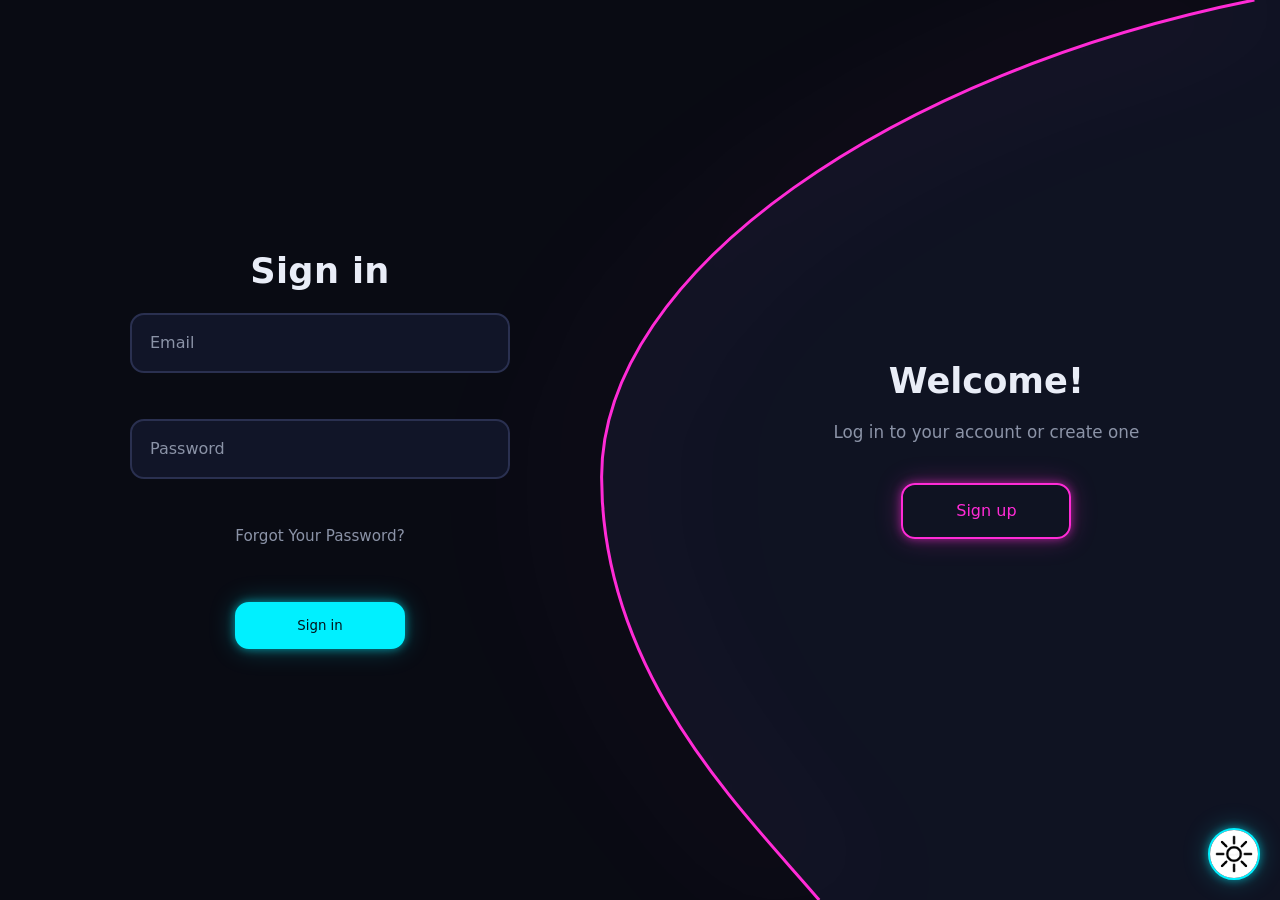
==== commit 6292d545: "deleted changes" ====
--- a/index.html
+++ b/index.html
@@ -57,57 +57,5 @@
   </button>
 
   <script src="script.js"></script>
-
-  <div class="controls-container">
-  <!-- Кнопка переключения языка -->
-  <button id="lang-toggle" class="control-btn">RU</button>
-  
-  <!-- Кнопка переключения темы -->
-  <button id="theme-toggle" class="control-btn">🌙</button>
-  <script>
-  // Словать перевода элементов сайта
-  const translations = {
-    ru: {
-      title: "Приветствуем!",
-      description: "Это пример текста, который меняет язык и цвет.",
-      // Добавьте сюда ключи и тексты вашего сайта
-    },
-    en: {
-      title: "Welcome!",
-      description: "This is a sample text that changes language and color.",
-    }
-  };
-
-  let currentLang = 'ru';
-  const langToggleBtn = document.getElementById('lang-toggle');
-  const themeToggleBtn = document.getElementById('theme-toggle');
-
-  // Функция переключения языка
-  langToggleBtn.addEventListener('click', () => {
-    currentLang = currentLang === 'ru' ? 'en' : 'ru';
-    langToggleBtn.textContent = currentLang.toUpperCase();
-    
-    // Обновление текстов на странице с атрибутом data-i18n
-    document.querySelectorAll('[data-i18n]').forEach(el => {
-      const key = el.getAttribute('data-i18n');
-      if (translations[currentLang][key]) {
-        el.textContent = translations[currentLang][key];
-      }
-    });
-  });
-
-  // Функция переключения темы
-  themeToggleBtn.addEventListener('click', () => {
-    const isDark = document.body.getAttribute('data-theme') === 'dark';
-    if (isDark) {
-      document.body.removeAttribute('data-theme');
-      themeToggleBtn.textContent = '🌙';
-    } else {
-      document.body.setAttribute('data-theme', 'dark');
-      themeToggleBtn.textContent = '☀️';
-    }
-  });
-</script>
-</div>
 </body>
 </html>
--- a/style.css
+++ b/style.css
@@ -728,61 +728,4 @@
 
 @media (max-width: 800px) {
   .ex-detail-card { grid-template-columns: 1fr; }
-}
-:root {
-  --bg-color: #ffffff;
-  --text-color: #121212;
-  --card-bg: #f5f5f5;
-  --btn-bg: #e0e0e0;
-  --btn-text: #121212;
-  --border-color: #cccccc;
-}
-
-[data-theme="dark"] {
-  --bg-color: #121212;
-  --text-color: #ffffff; /* Текст становится полностью белым */
-  --card-bg: #1e1e1e;
-  --btn-bg: #2d2d2d;
-  --btn-text: #ffffff;
-  --border-color: #444444;
-}
-
-/* Применение базовых цветов ко всем элементам */
-body {
-  background-color: var(--bg-color);
-  color: var(--text-color);
-  transition: background-color 0.3s ease, color 0.3s ease;
-}
-
-/* Все тексты, заголовки и абзацы наследуют контрастный цвет */
-h1, h2, h3, h4, h5, h6, p, span, a, li {
-  color: var(--text-color);
-}
-
-/* Контейнер для кнопок в правом верхнем углу */
-.controls-container {
-  position: fixed;
-  top: 20px;
-  right: 20px;
-  display: flex;
-  flex-direction: column; /* Размещает кнопку языка НАД кнопкой темы */
-  gap: 10px;
-  z-index: 1000;
-}
-
-/* Стиль для плавающих кнопок */
-.control-btn {
-  background-color: var(--btn-bg);
-  color: var(--btn-text);
-  border: 1px solid var(--border-color);
-  padding: 8px 14px;
-  border-radius: 8px;
-  cursor: pointer;
-  font-weight: bold;
-  transition: all 0.2s ease;
-}
-
-.control-btn:hover {
-  opacity: 0.9;
-  transform: scale(1.05);
 }
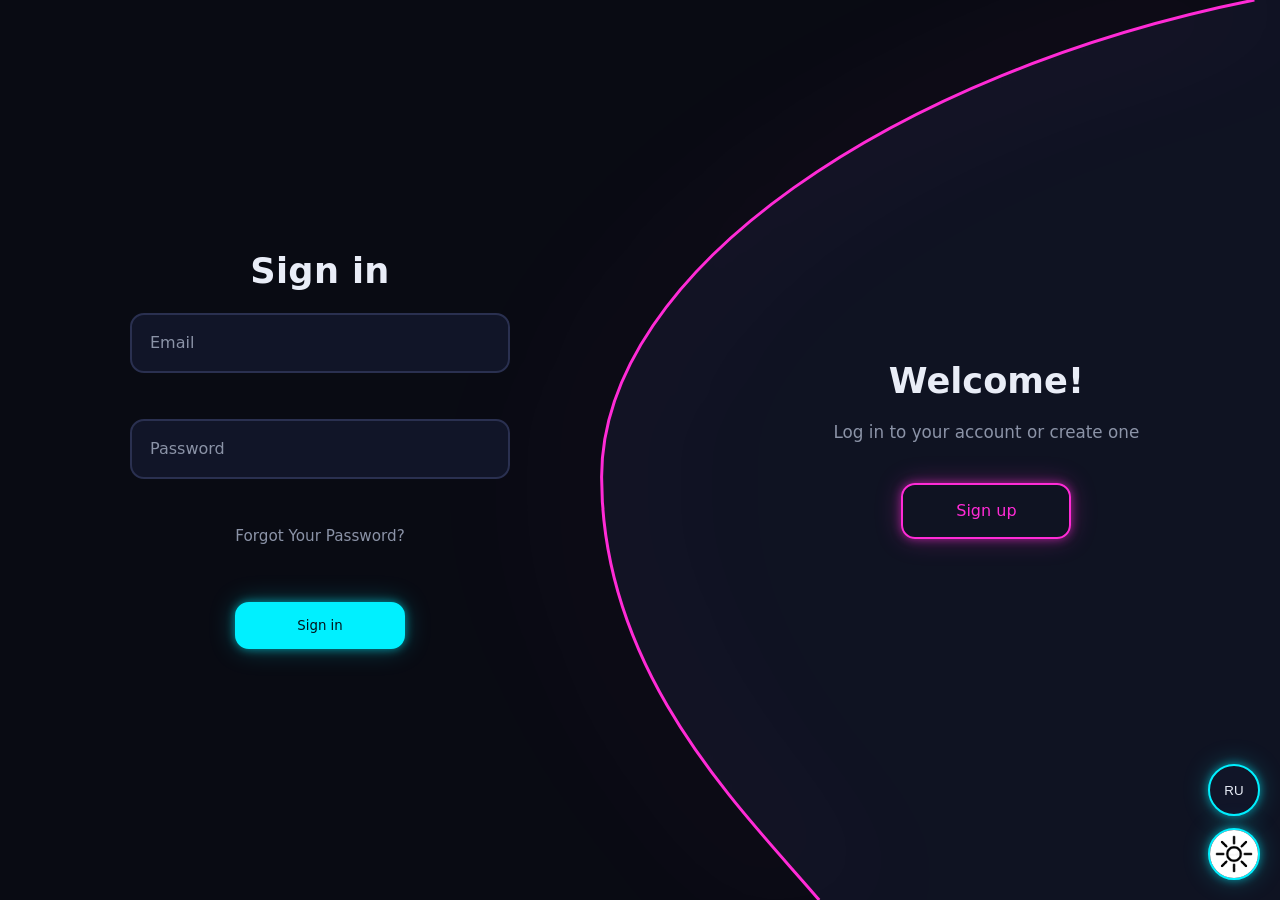
==== commit b1791c13: "im tired" ====
--- a/index.html
+++ b/index.html
@@ -1,19 +1,205 @@
 <!DOCTYPE html>
-<html lang="ru" data-theme="dark">
+<html lang="en" data-theme="dark">
 <head>
-  <meta charset="UTF-8">
-  <meta name="viewport" content="width=device-width, initial-scale=1.0">
-  <title>Sign in — SportApp</title>
-  <link rel="stylesheet" href="style.css">
-  <script>
-    try { 
-      document.documentElement.dataset.theme = localStorage.getItem('sf_theme') === 'light' ? 'light' : 'dark'; 
-    } catch (e) {}
-  </script>
+<meta charset="UTF-8">
+<meta name="viewport" content="width=device-width, initial-scale=1">
+<title>Sign in</title>
+<script>
+  // Apply saved theme before first paint (no flash)
+  try { document.documentElement.dataset.theme = localStorage.getItem('sf_theme') === 'light' ? 'light' : 'dark'; } catch (e) {}
+</script>
+<style>
+/* ---------- Theme tokens ---------- */
+:root,
+[data-theme="dark"] {
+  --bg: #090b13;
+  --panel: #0f1322;
+  --text: #e9edf7;
+  --muted: #8b93a7;
+  --field: #111528;
+  --field-border: #2a3050;
+  --cyan: #00f0ff;
+  --pink: #ff2bd6;
+  --on-neon: #03131a;
+  --glow-cyan: 0 0 10px rgba(0, 240, 255, .55), 0 0 26px rgba(0, 240, 255, .25);
+  --glow-pink: 0 0 10px rgba(255, 43, 214, .55), 0 0 26px rgba(255, 43, 214, .25);
+  --error: #ff6b86;
+}
+
+[data-theme="light"] {
+  --bg: #f4f6fc;
+  --panel: #e4e8f6;
+  --text: #11141f;
+  --muted: #566078;
+  --field: #ffffff;
+  --field-border: #b9c1da;
+  --cyan: #00c8e6;
+  --pink: #e01bbd;
+  --on-neon: #04121a;
+  --glow-cyan: 0 0 8px rgba(0, 200, 230, .45), 0 0 20px rgba(0, 200, 230, .18);
+  --glow-pink: 0 0 8px rgba(224, 27, 189, .4), 0 0 20px rgba(224, 27, 189, .15);
+  --error: #d6284a;
+}
+
+/* ---------- Base ---------- */
+*, *::before, *::after { box-sizing: border-box; }
+html, body { margin: 0; min-height: 100%; }
+body {
+  background: var(--bg);
+  color: var(--text);
+  font-family: "Segoe UI", system-ui, -apple-system, Roboto, Arial, sans-serif;
+  line-height: 1.5;
+  transition: background .3s ease, color .3s ease;
+}
+h1, h2 { margin: 0; line-height: 1.15; }
+.sr-only {
+  position: absolute; width: 1px; height: 1px; margin: -1px; padding: 0;
+  overflow: hidden; clip: rect(0 0 0 0); white-space: nowrap; border: 0;
+}
+:focus-visible { outline: 3px solid var(--cyan); outline-offset: 3px; }
+
+/* ---------- Sign in layout ---------- */
+.auth {
+  position: relative;
+  min-height: 100vh;
+  display: grid;
+  grid-template-columns: 1fr 1fr;
+  overflow: hidden;
+}
+.curve {
+  position: absolute; inset: 0;
+  width: 100%; height: 100%;
+  z-index: 0; pointer-events: none;
+}
+.curve__fill { fill: var(--panel); transition: fill .3s ease; }
+.curve__line {
+  fill: none;
+  stroke: var(--pink);
+  stroke-width: 3;
+  vector-effect: non-scaling-stroke;
+  filter: drop-shadow(0 0 6px var(--pink));
+}
+.auth__left, .auth__right {
+  position: relative; z-index: 1;
+  display: flex; align-items: center; justify-content: center;
+  padding: 48px 24px;
+}
+.auth__right { padding-left: 12%; }
+
+.form {
+  width: min(380px, 100%);
+  display: flex; flex-direction: column; align-items: center; gap: 22px;
+}
+.form h1 { font-size: 2.2rem; font-weight: 700; letter-spacing: .01em; }
+.field { width: 100%; }
+.input {
+  width: 100%;
+  padding: 16px 18px;
+  font: inherit;
+  color: var(--text);
+  background: var(--field);
+  border: 2px solid var(--field-border);
+  border-radius: 14px;
+  transition: transform .25s ease, border-color .25s ease, box-shadow .25s ease, background .3s ease;
+}
+.input::placeholder { color: var(--muted); }
+.input:hover { transform: scale(1.03); }
+.input:focus { outline: none; border-color: var(--cyan); box-shadow: var(--glow-cyan); }
+.input[aria-invalid="true"] { border-color: var(--error); }
+
+.error { min-height: 1.3em; margin: 6px 4px 0; font-size: .85rem; color: var(--error); }
+
+.forgot { color: var(--muted); font-size: .95rem; text-decoration: none; transition: color .2s ease; }
+.forgot:hover { color: var(--cyan); text-decoration: underline; }
+
+.message { min-height: 1.3em; margin: -8px 0 0; font-size: .9rem; text-align: center; color: var(--error); }
+.message.is-info { color: var(--cyan); }
+
+.welcome {
+  width: min(340px, 100%);
+  display: flex; flex-direction: column; align-items: center; gap: 18px;
+  text-align: center;
+}
+.welcome h2 { font-size: 2.2rem; }
+.welcome p { margin: 0 0 20px; color: var(--muted); font-size: 1.05rem; }
+
+/* ---------- Buttons ---------- */
+.btn {
+  display: inline-flex; align-items: center; justify-content: center;
+  min-width: 170px;
+  padding: 14px 34px;
+  font: 600 1.05rem/1 inherit;
+  font-family: inherit;
+  text-decoration: none;
+  cursor: pointer;
+  border-radius: 14px;
+  border: 2px solid transparent;
+  transition: transform .25s ease, box-shadow .25s ease, background .25s ease, color .25s ease;
+}
+.btn:hover { transform: scale(1.07); }
+.btn:active { transform: scale(1.02); }
+.btn:disabled { opacity: .6; cursor: wait; transform: none; }
+
+.btn--primary {
+  background: var(--cyan); border-color: var(--cyan);
+  color: var(--on-neon); box-shadow: var(--glow-cyan);
+}
+.btn--alt {
+  background: transparent; border-color: var(--pink);
+  color: var(--pink); box-shadow: var(--glow-pink);
+}
+.btn--alt:hover { background: var(--pink); color: #fff; }
+
+/* ---------- Theme toggle ---------- */
+.theme-toggle {
+  position: fixed; right: 20px; bottom: 20px; z-index: 10;
+  width: 52px; height: 52px; padding: 0;
+  border-radius: 50%;
+  border: 2px solid var(--cyan);
+  background: var(--field);
+  overflow: hidden; cursor: pointer;
+  box-shadow: var(--glow-cyan);
+  transition: transform .25s ease;
+}
+.theme-toggle:hover { transform: scale(1.1); }
+.theme-toggle img { display: block; width: 100%; height: 100%; object-fit: cover; }
+
+.lang-toggle {
+  position: fixed; right: 20px; bottom: 84px; z-index: 10;
+  width: 52px; height: 52px; padding: 0;
+  border-radius: 50%;
+  border: 2px solid var(--cyan);
+  background: var(--field);
+  color: var(--text);
+  font: 700 .85rem inherit;
+  cursor: pointer;
+  box-shadow: var(--glow-cyan);
+  transition: transform .25s ease;
+}
+.lang-toggle:hover { transform: scale(1.1); }
+
+/* ---------- Mobile ---------- */
+@media (max-width: 800px) {
+  .auth { grid-template-columns: 1fr; }
+  .curve { display: none; }
+  .auth__left { padding-bottom: 32px; }
+  .auth__right {
+    padding: 40px 24px 96px;
+    background: var(--panel);
+    border-top: 3px solid var(--pink);
+    border-radius: 48px 48px 0 0;
+    box-shadow: 0 -6px 24px -10px var(--pink);
+  }
+}
+@media (prefers-reduced-motion: reduce) {
+  * { transition: none !important; }
+}
+</style>
 </head>
 <body data-page="signin" data-auth="guest">
 
   <main class="auth">
+    <!-- Curved divider (matches the wireframe) -->
     <svg class="curve" viewBox="0 0 100 100" preserveAspectRatio="none" aria-hidden="true">
       <path class="curve__fill" d="M98,0 C70,8 47,30 47,53 C47,75 58,90 64,100 L100,100 L100,0 Z"/>
       <path class="curve__line" d="M98,0 C70,8 47,30 47,53 C47,75 58,90 64,100"/>
@@ -21,41 +207,261 @@
 
     <section class="auth__left">
       <form id="signin-form" class="form" novalidate>
-        <h1>Sign in</h1>
+        <h1 data-i18n="signin_title">Sign in</h1>
 
         <div class="field">
           <label for="email" class="sr-only">Email</label>
-          <input class="input" type="email" id="email" name="email" placeholder="Email" autocomplete="email" required>
+          <input class="input" type="email" id="email" name="email" placeholder="Email" autocomplete="email" required data-i18n-ph="signin_email_ph">
           <p class="error" id="email-error" role="alert"></p>
         </div>
 
         <div class="field">
           <label for="password" class="sr-only">Password</label>
-          <input class="input" type="password" id="password" name="password" placeholder="Password" autocomplete="current-password" required>
+          <input class="input" type="password" id="password" name="password" placeholder="Password" autocomplete="current-password" required data-i18n-ph="signin_password_ph">
           <p class="error" id="password-error" role="alert"></p>
         </div>
 
-        <a href="#" id="forgot-link" class="forgot">Forgot Your Password?</a>
+        <a href="#" id="forgot-link" class="forgot" data-i18n="signin_forgot">Forgot Your Password?</a>
 
         <p class="message" id="form-message" role="status" aria-live="polite"></p>
 
-        <button type="submit" class="btn btn--primary" id="signin-btn">Sign in</button>
+        <button type="submit" class="btn btn--primary" id="signin-btn" data-i18n="signin_btn">Sign in</button>
       </form>
     </section>
 
     <section class="auth__right">
       <div class="welcome">
-        <h2>Welcome!</h2>
-        <p>Log in to your account or create one</p>
-        <a href="signup.html" class="btn btn--alt">Sign up</a>
+        <h2 data-i18n="welcome_title">Welcome!</h2>
+        <p data-i18n="welcome_text">Log in to your account or create one</p>
+        <a href="signup.html" class="btn btn--alt" data-i18n="signup_btn">Sign up</a>
       </div>
     </section>
   </main>
 
+  <button type="button" class="lang-toggle" id="lang-toggle">RU</button>
   <button type="button" class="theme-toggle" id="theme-toggle">
-    <img id="theme-toggle-img" src="Sun.jpeg" alt="Theme Toggle">
+    <img id="theme-toggle-img" src="Sun.jpeg" alt="">
   </button>
 
-  <script src="script.js"></script>
+<script>
+'use strict';
+
+/* =====================================================================
+   Storage: localStorage (works without a server).
+     sf_users   -> array of accounts { id, name, email, salt, hash, createdAt }
+     sf_session -> currently logged-in user { id, email, name }
+     sf_theme   -> "dark" | "light"
+   ===================================================================== */
+const SF = (() => {
+  const KEYS = { users: 'sf_users', session: 'sf_session', theme: 'sf_theme' };
+  const EMAIL_RE = /^[^\s@]+@[^\s@]+\.[^\s@]{2,}$/;
+  const MIN_PASSWORD = 8;
+
+  const read = (key, fallback) => {
+    try { const raw = localStorage.getItem(key); return raw ? JSON.parse(raw) : fallback; }
+    catch { return fallback; }
+  };
+  const write = (key, value) => {
+    try { localStorage.setItem(key, JSON.stringify(value)); return true; }
+    catch { return false; }
+  };
+
+  const toHex = (bytes) => Array.from(bytes, b => b.toString(16).padStart(2, '0')).join('');
+
+  async function hashPassword(password, salt) {
+    if (!(window.crypto && crypto.subtle)) {
+      throw new Error('Secure context required. Open the site via localhost (e.g. VS Code Live Server).');
+    }
+    const enc = new TextEncoder();
+    const key = await crypto.subtle.importKey('raw', enc.encode(password), 'PBKDF2', false, ['deriveBits']);
+    const bits = await crypto.subtle.deriveBits(
+      { name: 'PBKDF2', salt: enc.encode(salt), iterations: 100000, hash: 'SHA-256' }, key, 256);
+    return toHex(new Uint8Array(bits));
+  }
+
+  const normalizeEmail = (email) => String(email || '').trim().toLowerCase();
+  const isValidEmail = (email) => EMAIL_RE.test(normalizeEmail(email));
+
+  const getUsers = () => read(KEYS.users, []);
+
+  async function registerUser({ name = '', email, password }) {
+    email = normalizeEmail(email);
+    if (!isValidEmail(email)) return { ok: false, error: 'Enter a valid email address.' };
+    if (String(password || '').length < MIN_PASSWORD) {
+      return { ok: false, error: `Password must be at least ${MIN_PASSWORD} characters.` };
+    }
+    const users = getUsers();
+    if (users.some(u => u.email === email)) return { ok: false, error: 'An account with this email already exists.' };
+
+    try {
+      const saltBytes = new Uint8Array(16);
+      crypto.getRandomValues(saltBytes);
+      const salt = toHex(saltBytes);
+      const user = {
+        id: 'u_' + Date.now().toString(36) + toHex(saltBytes.slice(0, 3)),
+        name: String(name).trim(), email, salt,
+        hash: await hashPassword(password, salt),
+        createdAt: new Date().toISOString()
+      };
+      users.push(user);
+      if (!write(KEYS.users, users)) return { ok: false, error: 'Could not save the account. Check that browser storage is enabled.' };
+      return { ok: true, user: { id: user.id, email: user.email, name: user.name } };
+    } catch (err) {
+      return { ok: false, error: err.message };
+    }
+  }
+
+  async function login(email, password) {
+    email = normalizeEmail(email);
+    const genericError = { ok: false, error: 'Incorrect email or password.' };
+    const user = getUsers().find(u => u.email === email);
+    if (!user) return genericError;
+    try {
+      const hash = await hashPassword(password, user.salt);
+      if (hash !== user.hash) return genericError;
+    } catch (err) {
+      return { ok: false, error: err.message };
+    }
+    const session = { id: user.id, email: user.email, name: user.name };
+    if (!write(KEYS.session, session)) return { ok: false, error: 'Could not start a session. Check that browser storage is enabled.' };
+    return { ok: true, user: session };
+  }
+
+  function currentUser() {
+    const s = read(KEYS.session, null);
+    if (!s) return null;
+    return getUsers().some(u => u.id === s.id) ? s : null;
+  }
+
+  function logout() {
+    try { localStorage.removeItem(KEYS.session); } catch { /* ignore */ }
+    location.replace('index.html');
+  }
+
+  const loadData = () => { const u = currentUser(); return u ? read('sf_data_' + u.id, {}) : {}; };
+  const saveData = (data) => { const u = currentUser(); return u ? write('sf_data_' + u.id, data) : false; };
+
+  function guard() {
+    const mode = document.body.dataset.auth;
+    const user = currentUser();
+    if (mode === 'guest' && user) location.replace('home.html');
+    if (mode === 'required' && !user) location.replace('index.html');
+  }
+
+  const ICONS = {
+    dark:  { src: 'Sun.jpeg', alt: 'Sun',  label: 'Switch to light theme' },
+    light: { src: 'dark.png', alt: 'Moon', label: 'Switch to dark theme' }
+  };
+
+  function applyTheme(theme) {
+    document.documentElement.dataset.theme = theme;
+    try { localStorage.setItem(KEYS.theme, theme); } catch { /* ignore */ }
+    const btn = document.getElementById('theme-toggle');
+    const img = document.getElementById('theme-toggle-img');
+    if (!btn || !img) return;
+    img.src = ICONS[theme].src;
+    img.alt = ICONS[theme].alt;
+    btn.setAttribute('aria-label', ICONS[theme].label);
+    btn.title = ICONS[theme].label;
+  }
+
+  function initTheme() {
+    applyTheme(document.documentElement.dataset.theme === 'light' ? 'light' : 'dark');
+    const btn = document.getElementById('theme-toggle');
+    if (btn) btn.addEventListener('click', () => {
+      applyTheme(document.documentElement.dataset.theme === 'light' ? 'dark' : 'light');
+    });
+  }
+
+  return { registerUser, login, logout, currentUser, loadData, saveData, guard, initTheme, isValidEmail, MIN_PASSWORD };
+})();
+
+function initSignin() {
+  const form = document.getElementById('signin-form');
+  if (!form) return;
+
+  const email = document.getElementById('email');
+  const password = document.getElementById('password');
+  const emailErr = document.getElementById('email-error');
+  const passErr = document.getElementById('password-error');
+  const message = document.getElementById('form-message');
+  const button = document.getElementById('signin-btn');
+
+  const setMessage = (text, info = false) => {
+    message.textContent = text;
+    message.classList.toggle('is-info', info);
+  };
+  const setError = (input, target, text) => {
+    target.textContent = text;
+    input.setAttribute('aria-invalid', text ? 'true' : 'false');
+  };
+
+  // Shown after signup.html redirects here with ?registered=1
+  if (new URLSearchParams(location.search).get('registered') === '1') {
+    setMessage('Account created. Sign in to continue.', true);
+  }
+
+  email.addEventListener('input', () => { setError(email, emailErr, ''); setMessage(''); });
+  password.addEventListener('input', () => { setError(password, passErr, ''); setMessage(''); });
+
+  document.getElementById('forgot-link').addEventListener('click', (e) => {
+    e.preventDefault();
+    setMessage('Password recovery is coming soon.', true);
+  });
+
+  form.addEventListener('submit', async (e) => {
+    e.preventDefault();
+    setMessage('');
+
+    let valid = true;
+    if (!SF.isValidEmail(email.value)) { setError(email, emailErr, 'Enter a valid email address.'); valid = false; }
+    if (!password.value) { setError(password, passErr, 'Enter your password.'); valid = false; }
+    if (!valid) {
+      (email.getAttribute('aria-invalid') === 'true' ? email : password).focus();
+      return;
+    }
+
+    button.disabled = true;
+    const result = await SF.login(email.value, password.value);
+    if (result.ok) {
+      location.replace('home.html');
+    } else {
+      setMessage(result.error);
+      button.disabled = false;
+    }
+  });
+}
+
+/* ---------- start ---------- */
+/* ---------- i18n (standalone copy for this self-contained page) ---------- */
+const I18N_RU = {
+  signin_title: 'Вход', signin_email_ph: 'Email', signin_password_ph: 'Пароль',
+  signin_forgot: 'Забыли пароль?', signin_btn: 'Войти',
+  welcome_title: 'Добро пожаловать!', welcome_text: 'Войдите в аккаунт или создайте новый',
+  signup_btn: 'Регистрация'
+};
+function i18nGetLang() { try { return localStorage.getItem('sf_lang') === 'ru' ? 'ru' : 'en'; } catch { return 'en'; } }
+function i18nApplyStatic() {
+  if (i18nGetLang() !== 'ru') return;
+  document.querySelectorAll('[data-i18n]').forEach(el => { const k = el.dataset.i18n; if (I18N_RU[k]) el.textContent = I18N_RU[k]; });
+  document.querySelectorAll('[data-i18n-ph]').forEach(el => { const k = el.dataset.i18nPh; if (I18N_RU[k]) el.setAttribute('placeholder', I18N_RU[k]); });
+}
+function initLangToggle() {
+  const btn = document.getElementById('lang-toggle');
+  if (!btn) return;
+  btn.textContent = i18nGetLang() === 'ru' ? 'EN' : 'RU';
+  btn.addEventListener('click', () => {
+    try { localStorage.setItem('sf_lang', i18nGetLang() === 'ru' ? 'en' : 'ru'); } catch { /* ignore */ }
+    location.reload();
+  });
+}
+
+/* ---------- start ---------- */
+SF.guard();
+SF.initTheme();
+i18nApplyStatic();
+initLangToggle();
+initSignin();
+</script>
 </body>
-</html>+</html>
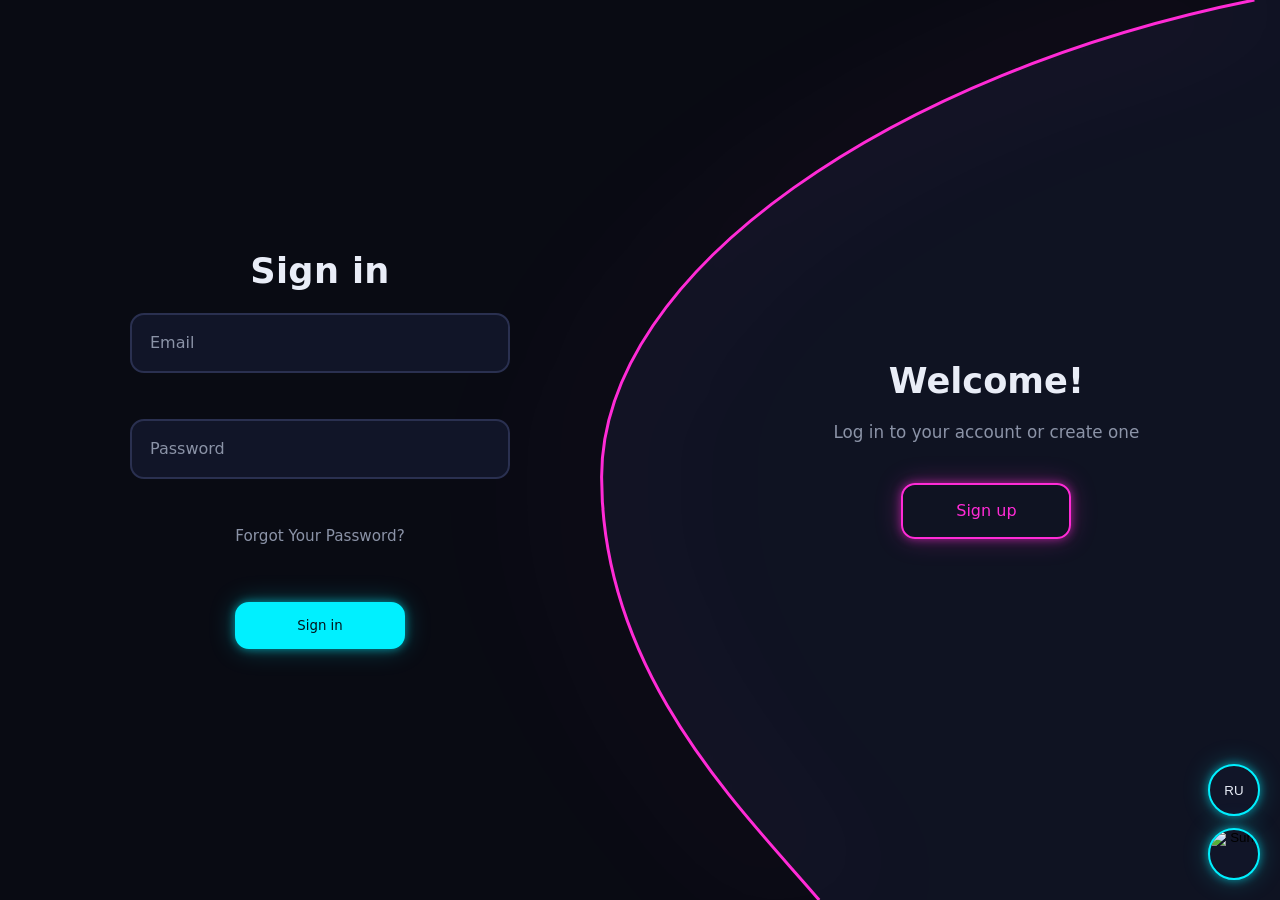
==== commit 9ee30bcd: "add api" ====
--- a/index.html
+++ b/index.html
@@ -1,224 +1,413 @@
 <!DOCTYPE html>
+
 <html lang="en" data-theme="dark">
+
 <head>
+
+  <script src="https://telegram.org/js/telegram-web-app.js"></script>
+
 <meta charset="UTF-8">
+
 <meta name="viewport" content="width=device-width, initial-scale=1">
+
 <title>Sign in</title>
+
 <script>
+
   // Apply saved theme before first paint (no flash)
+
   try { document.documentElement.dataset.theme = localStorage.getItem('sf_theme') === 'light' ? 'light' : 'dark'; } catch (e) {}
+
 </script>
+
 <style>
+
 /* ---------- Theme tokens ---------- */
+
 :root,
+
 [data-theme="dark"] {
+
   --bg: #090b13;
+
   --panel: #0f1322;
+
   --text: #e9edf7;
+
   --muted: #8b93a7;
+
   --field: #111528;
+
   --field-border: #2a3050;
+
   --cyan: #00f0ff;
+
   --pink: #ff2bd6;
+
   --on-neon: #03131a;
+
   --glow-cyan: 0 0 10px rgba(0, 240, 255, .55), 0 0 26px rgba(0, 240, 255, .25);
+
   --glow-pink: 0 0 10px rgba(255, 43, 214, .55), 0 0 26px rgba(255, 43, 214, .25);
+
   --error: #ff6b86;
+
 }
 
 [data-theme="light"] {
+
   --bg: #f4f6fc;
+
   --panel: #e4e8f6;
+
   --text: #11141f;
+
   --muted: #566078;
+
   --field: #ffffff;
+
   --field-border: #b9c1da;
+
   --cyan: #00c8e6;
+
   --pink: #e01bbd;
+
   --on-neon: #04121a;
+
   --glow-cyan: 0 0 8px rgba(0, 200, 230, .45), 0 0 20px rgba(0, 200, 230, .18);
+
   --glow-pink: 0 0 8px rgba(224, 27, 189, .4), 0 0 20px rgba(224, 27, 189, .15);
+
   --error: #d6284a;
+
 }
 
 /* ---------- Base ---------- */
+
 *, *::before, *::after { box-sizing: border-box; }
+
 html, body { margin: 0; min-height: 100%; }
+
 body {
+
   background: var(--bg);
+
   color: var(--text);
+
   font-family: "Segoe UI", system-ui, -apple-system, Roboto, Arial, sans-serif;
+
   line-height: 1.5;
+
   transition: background .3s ease, color .3s ease;
-}
+
+}
+
 h1, h2 { margin: 0; line-height: 1.15; }
+
 .sr-only {
+
   position: absolute; width: 1px; height: 1px; margin: -1px; padding: 0;
+
   overflow: hidden; clip: rect(0 0 0 0); white-space: nowrap; border: 0;
-}
+
+}
+
 :focus-visible { outline: 3px solid var(--cyan); outline-offset: 3px; }
 
 /* ---------- Sign in layout ---------- */
+
 .auth {
+
   position: relative;
+
   min-height: 100vh;
+
   display: grid;
+
   grid-template-columns: 1fr 1fr;
+
   overflow: hidden;
-}
+
+}
+
 .curve {
+
   position: absolute; inset: 0;
+
   width: 100%; height: 100%;
+
   z-index: 0; pointer-events: none;
-}
+
+}
+
 .curve__fill { fill: var(--panel); transition: fill .3s ease; }
+
 .curve__line {
+
   fill: none;
+
   stroke: var(--pink);
+
   stroke-width: 3;
+
   vector-effect: non-scaling-stroke;
+
   filter: drop-shadow(0 0 6px var(--pink));
-}
+
+}
+
 .auth__left, .auth__right {
+
   position: relative; z-index: 1;
+
   display: flex; align-items: center; justify-content: center;
+
   padding: 48px 24px;
-}
+
+}
+
 .auth__right { padding-left: 12%; }
 
 .form {
+
   width: min(380px, 100%);
+
   display: flex; flex-direction: column; align-items: center; gap: 22px;
-}
+
+}
+
 .form h1 { font-size: 2.2rem; font-weight: 700; letter-spacing: .01em; }
+
 .field { width: 100%; }
+
 .input {
+
   width: 100%;
+
   padding: 16px 18px;
+
   font: inherit;
+
   color: var(--text);
+
   background: var(--field);
+
   border: 2px solid var(--field-border);
+
   border-radius: 14px;
+
   transition: transform .25s ease, border-color .25s ease, box-shadow .25s ease, background .3s ease;
-}
+
+}
+
 .input::placeholder { color: var(--muted); }
+
 .input:hover { transform: scale(1.03); }
+
 .input:focus { outline: none; border-color: var(--cyan); box-shadow: var(--glow-cyan); }
+
 .input[aria-invalid="true"] { border-color: var(--error); }
 
 .error { min-height: 1.3em; margin: 6px 4px 0; font-size: .85rem; color: var(--error); }
 
 .forgot { color: var(--muted); font-size: .95rem; text-decoration: none; transition: color .2s ease; }
+
 .forgot:hover { color: var(--cyan); text-decoration: underline; }
 
 .message { min-height: 1.3em; margin: -8px 0 0; font-size: .9rem; text-align: center; color: var(--error); }
+
 .message.is-info { color: var(--cyan); }
 
 .welcome {
+
   width: min(340px, 100%);
+
   display: flex; flex-direction: column; align-items: center; gap: 18px;
+
   text-align: center;
-}
+
+}
+
 .welcome h2 { font-size: 2.2rem; }
+
 .welcome p { margin: 0 0 20px; color: var(--muted); font-size: 1.05rem; }
 
 /* ---------- Buttons ---------- */
+
 .btn {
+
   display: inline-flex; align-items: center; justify-content: center;
+
   min-width: 170px;
+
   padding: 14px 34px;
+
   font: 600 1.05rem/1 inherit;
+
   font-family: inherit;
+
   text-decoration: none;
+
   cursor: pointer;
+
   border-radius: 14px;
+
   border: 2px solid transparent;
+
   transition: transform .25s ease, box-shadow .25s ease, background .25s ease, color .25s ease;
-}
+
+}
+
 .btn:hover { transform: scale(1.07); }
+
 .btn:active { transform: scale(1.02); }
+
 .btn:disabled { opacity: .6; cursor: wait; transform: none; }
 
 .btn--primary {
+
   background: var(--cyan); border-color: var(--cyan);
+
   color: var(--on-neon); box-shadow: var(--glow-cyan);
-}
+
+}
+
 .btn--alt {
+
   background: transparent; border-color: var(--pink);
+
   color: var(--pink); box-shadow: var(--glow-pink);
-}
+
+}
+
 .btn--alt:hover { background: var(--pink); color: #fff; }
 
 /* ---------- Theme toggle ---------- */
+
 .theme-toggle {
+
   position: fixed; right: 20px; bottom: 20px; z-index: 10;
+
   width: 52px; height: 52px; padding: 0;
+
   border-radius: 50%;
+
   border: 2px solid var(--cyan);
+
   background: var(--field);
+
   overflow: hidden; cursor: pointer;
+
   box-shadow: var(--glow-cyan);
+
   transition: transform .25s ease;
-}
+
+}
+
 .theme-toggle:hover { transform: scale(1.1); }
+
 .theme-toggle img { display: block; width: 100%; height: 100%; object-fit: cover; }
 
 .lang-toggle {
+
   position: fixed; right: 20px; bottom: 84px; z-index: 10;
+
   width: 52px; height: 52px; padding: 0;
+
   border-radius: 50%;
+
   border: 2px solid var(--cyan);
+
   background: var(--field);
+
   color: var(--text);
+
   font: 700 .85rem inherit;
+
   cursor: pointer;
+
   box-shadow: var(--glow-cyan);
+
   transition: transform .25s ease;
-}
+
+}
+
 .lang-toggle:hover { transform: scale(1.1); }
 
 /* ---------- Mobile ---------- */
+
 @media (max-width: 800px) {
+
   .auth { grid-template-columns: 1fr; }
+
   .curve { display: none; }
+
   .auth__left { padding-bottom: 32px; }
+
   .auth__right {
+
     padding: 40px 24px 96px;
+
     background: var(--panel);
+
     border-top: 3px solid var(--pink);
+
     border-radius: 48px 48px 0 0;
+
     box-shadow: 0 -6px 24px -10px var(--pink);
+
   }
-}
+
+}
+
 @media (prefers-reduced-motion: reduce) {
+
   * { transition: none !important; }
-}
+
+}
+
 </style>
+
 </head>
+
 <body data-page="signin" data-auth="guest">
 
   <main class="auth">
+
     <!-- Curved divider (matches the wireframe) -->
+
     <svg class="curve" viewBox="0 0 100 100" preserveAspectRatio="none" aria-hidden="true">
+
       <path class="curve__fill" d="M98,0 C70,8 47,30 47,53 C47,75 58,90 64,100 L100,100 L100,0 Z"/>
+
       <path class="curve__line" d="M98,0 C70,8 47,30 47,53 C47,75 58,90 64,100"/>
+
     </svg>
 
     <section class="auth__left">
+
       <form id="signin-form" class="form" novalidate>
+
         <h1 data-i18n="signin_title">Sign in</h1>
 
         <div class="field">
+
           <label for="email" class="sr-only">Email</label>
+
           <input class="input" type="email" id="email" name="email" placeholder="Email" autocomplete="email" required data-i18n-ph="signin_email_ph">
+
           <p class="error" id="email-error" role="alert"></p>
+
         </div>
 
         <div class="field">
+
           <label for="password" class="sr-only">Password</label>
+
           <input class="input" type="password" id="password" name="password" placeholder="Password" autocomplete="current-password" required data-i18n-ph="signin_password_ph">
+
           <p class="error" id="password-error" role="alert"></p>
+
         </div>
 
         <a href="#" id="forgot-link" class="forgot" data-i18n="signin_forgot">Forgot Your Password?</a>
@@ -226,242 +415,35 @@
         <p class="message" id="form-message" role="status" aria-live="polite"></p>
 
         <button type="submit" class="btn btn--primary" id="signin-btn" data-i18n="signin_btn">Sign in</button>
+
       </form>
+
     </section>
 
     <section class="auth__right">
+
       <div class="welcome">
+
         <h2 data-i18n="welcome_title">Welcome!</h2>
+
         <p data-i18n="welcome_text">Log in to your account or create one</p>
+
         <a href="signup.html" class="btn btn--alt" data-i18n="signup_btn">Sign up</a>
+
       </div>
+
     </section>
+
   </main>
 
   <button type="button" class="lang-toggle" id="lang-toggle">RU</button>
+
   <button type="button" class="theme-toggle" id="theme-toggle">
+
     <img id="theme-toggle-img" src="Sun.jpeg" alt="">
+
   </button>
 
-<script>
-'use strict';
-
-/* =====================================================================
-   Storage: localStorage (works without a server).
-     sf_users   -> array of accounts { id, name, email, salt, hash, createdAt }
-     sf_session -> currently logged-in user { id, email, name }
-     sf_theme   -> "dark" | "light"
-   ===================================================================== */
-const SF = (() => {
-  const KEYS = { users: 'sf_users', session: 'sf_session', theme: 'sf_theme' };
-  const EMAIL_RE = /^[^\s@]+@[^\s@]+\.[^\s@]{2,}$/;
-  const MIN_PASSWORD = 8;
-
-  const read = (key, fallback) => {
-    try { const raw = localStorage.getItem(key); return raw ? JSON.parse(raw) : fallback; }
-    catch { return fallback; }
-  };
-  const write = (key, value) => {
-    try { localStorage.setItem(key, JSON.stringify(value)); return true; }
-    catch { return false; }
-  };
-
-  const toHex = (bytes) => Array.from(bytes, b => b.toString(16).padStart(2, '0')).join('');
-
-  async function hashPassword(password, salt) {
-    if (!(window.crypto && crypto.subtle)) {
-      throw new Error('Secure context required. Open the site via localhost (e.g. VS Code Live Server).');
-    }
-    const enc = new TextEncoder();
-    const key = await crypto.subtle.importKey('raw', enc.encode(password), 'PBKDF2', false, ['deriveBits']);
-    const bits = await crypto.subtle.deriveBits(
-      { name: 'PBKDF2', salt: enc.encode(salt), iterations: 100000, hash: 'SHA-256' }, key, 256);
-    return toHex(new Uint8Array(bits));
-  }
-
-  const normalizeEmail = (email) => String(email || '').trim().toLowerCase();
-  const isValidEmail = (email) => EMAIL_RE.test(normalizeEmail(email));
-
-  const getUsers = () => read(KEYS.users, []);
-
-  async function registerUser({ name = '', email, password }) {
-    email = normalizeEmail(email);
-    if (!isValidEmail(email)) return { ok: false, error: 'Enter a valid email address.' };
-    if (String(password || '').length < MIN_PASSWORD) {
-      return { ok: false, error: `Password must be at least ${MIN_PASSWORD} characters.` };
-    }
-    const users = getUsers();
-    if (users.some(u => u.email === email)) return { ok: false, error: 'An account with this email already exists.' };
-
-    try {
-      const saltBytes = new Uint8Array(16);
-      crypto.getRandomValues(saltBytes);
-      const salt = toHex(saltBytes);
-      const user = {
-        id: 'u_' + Date.now().toString(36) + toHex(saltBytes.slice(0, 3)),
-        name: String(name).trim(), email, salt,
-        hash: await hashPassword(password, salt),
-        createdAt: new Date().toISOString()
-      };
-      users.push(user);
-      if (!write(KEYS.users, users)) return { ok: false, error: 'Could not save the account. Check that browser storage is enabled.' };
-      return { ok: true, user: { id: user.id, email: user.email, name: user.name } };
-    } catch (err) {
-      return { ok: false, error: err.message };
-    }
-  }
-
-  async function login(email, password) {
-    email = normalizeEmail(email);
-    const genericError = { ok: false, error: 'Incorrect email or password.' };
-    const user = getUsers().find(u => u.email === email);
-    if (!user) return genericError;
-    try {
-      const hash = await hashPassword(password, user.salt);
-      if (hash !== user.hash) return genericError;
-    } catch (err) {
-      return { ok: false, error: err.message };
-    }
-    const session = { id: user.id, email: user.email, name: user.name };
-    if (!write(KEYS.session, session)) return { ok: false, error: 'Could not start a session. Check that browser storage is enabled.' };
-    return { ok: true, user: session };
-  }
-
-  function currentUser() {
-    const s = read(KEYS.session, null);
-    if (!s) return null;
-    return getUsers().some(u => u.id === s.id) ? s : null;
-  }
-
-  function logout() {
-    try { localStorage.removeItem(KEYS.session); } catch { /* ignore */ }
-    location.replace('index.html');
-  }
-
-  const loadData = () => { const u = currentUser(); return u ? read('sf_data_' + u.id, {}) : {}; };
-  const saveData = (data) => { const u = currentUser(); return u ? write('sf_data_' + u.id, data) : false; };
-
-  function guard() {
-    const mode = document.body.dataset.auth;
-    const user = currentUser();
-    if (mode === 'guest' && user) location.replace('home.html');
-    if (mode === 'required' && !user) location.replace('index.html');
-  }
-
-  const ICONS = {
-    dark:  { src: 'Sun.jpeg', alt: 'Sun',  label: 'Switch to light theme' },
-    light: { src: 'dark.png', alt: 'Moon', label: 'Switch to dark theme' }
-  };
-
-  function applyTheme(theme) {
-    document.documentElement.dataset.theme = theme;
-    try { localStorage.setItem(KEYS.theme, theme); } catch { /* ignore */ }
-    const btn = document.getElementById('theme-toggle');
-    const img = document.getElementById('theme-toggle-img');
-    if (!btn || !img) return;
-    img.src = ICONS[theme].src;
-    img.alt = ICONS[theme].alt;
-    btn.setAttribute('aria-label', ICONS[theme].label);
-    btn.title = ICONS[theme].label;
-  }
-
-  function initTheme() {
-    applyTheme(document.documentElement.dataset.theme === 'light' ? 'light' : 'dark');
-    const btn = document.getElementById('theme-toggle');
-    if (btn) btn.addEventListener('click', () => {
-      applyTheme(document.documentElement.dataset.theme === 'light' ? 'dark' : 'light');
-    });
-  }
-
-  return { registerUser, login, logout, currentUser, loadData, saveData, guard, initTheme, isValidEmail, MIN_PASSWORD };
-})();
-
-function initSignin() {
-  const form = document.getElementById('signin-form');
-  if (!form) return;
-
-  const email = document.getElementById('email');
-  const password = document.getElementById('password');
-  const emailErr = document.getElementById('email-error');
-  const passErr = document.getElementById('password-error');
-  const message = document.getElementById('form-message');
-  const button = document.getElementById('signin-btn');
-
-  const setMessage = (text, info = false) => {
-    message.textContent = text;
-    message.classList.toggle('is-info', info);
-  };
-  const setError = (input, target, text) => {
-    target.textContent = text;
-    input.setAttribute('aria-invalid', text ? 'true' : 'false');
-  };
-
-  // Shown after signup.html redirects here with ?registered=1
-  if (new URLSearchParams(location.search).get('registered') === '1') {
-    setMessage('Account created. Sign in to continue.', true);
-  }
-
-  email.addEventListener('input', () => { setError(email, emailErr, ''); setMessage(''); });
-  password.addEventListener('input', () => { setError(password, passErr, ''); setMessage(''); });
-
-  document.getElementById('forgot-link').addEventListener('click', (e) => {
-    e.preventDefault();
-    setMessage('Password recovery is coming soon.', true);
-  });
-
-  form.addEventListener('submit', async (e) => {
-    e.preventDefault();
-    setMessage('');
-
-    let valid = true;
-    if (!SF.isValidEmail(email.value)) { setError(email, emailErr, 'Enter a valid email address.'); valid = false; }
-    if (!password.value) { setError(password, passErr, 'Enter your password.'); valid = false; }
-    if (!valid) {
-      (email.getAttribute('aria-invalid') === 'true' ? email : password).focus();
-      return;
-    }
-
-    button.disabled = true;
-    const result = await SF.login(email.value, password.value);
-    if (result.ok) {
-      location.replace('home.html');
-    } else {
-      setMessage(result.error);
-      button.disabled = false;
-    }
-  });
-}
-
-/* ---------- start ---------- */
-/* ---------- i18n (standalone copy for this self-contained page) ---------- */
-const I18N_RU = {
-  signin_title: 'Вход', signin_email_ph: 'Email', signin_password_ph: 'Пароль',
-  signin_forgot: 'Забыли пароль?', signin_btn: 'Войти',
-  welcome_title: 'Добро пожаловать!', welcome_text: 'Войдите в аккаунт или создайте новый',
-  signup_btn: 'Регистрация'
-};
-function i18nGetLang() { try { return localStorage.getItem('sf_lang') === 'ru' ? 'ru' : 'en'; } catch { return 'en'; } }
-function i18nApplyStatic() {
-  if (i18nGetLang() !== 'ru') return;
-  document.querySelectorAll('[data-i18n]').forEach(el => { const k = el.dataset.i18n; if (I18N_RU[k]) el.textContent = I18N_RU[k]; });
-  document.querySelectorAll('[data-i18n-ph]').forEach(el => { const k = el.dataset.i18nPh; if (I18N_RU[k]) el.setAttribute('placeholder', I18N_RU[k]); });
-}
-function initLangToggle() {
-  const btn = document.getElementById('lang-toggle');
-  if (!btn) return;
-  btn.textContent = i18nGetLang() === 'ru' ? 'EN' : 'RU';
-  btn.addEventListener('click', () => {
-    try { localStorage.setItem('sf_lang', i18nGetLang() === 'ru' ? 'en' : 'ru'); } catch { /* ignore */ }
-    location.reload();
-  });
-}
-
-/* ---------- start ---------- */
-SF.guard();
-SF.initTheme();
-i18nApplyStatic();
-initLangToggle();
-initSignin();
-</script>
+<script src="script.js"></script>
 </body>
-</html>
+</html>
